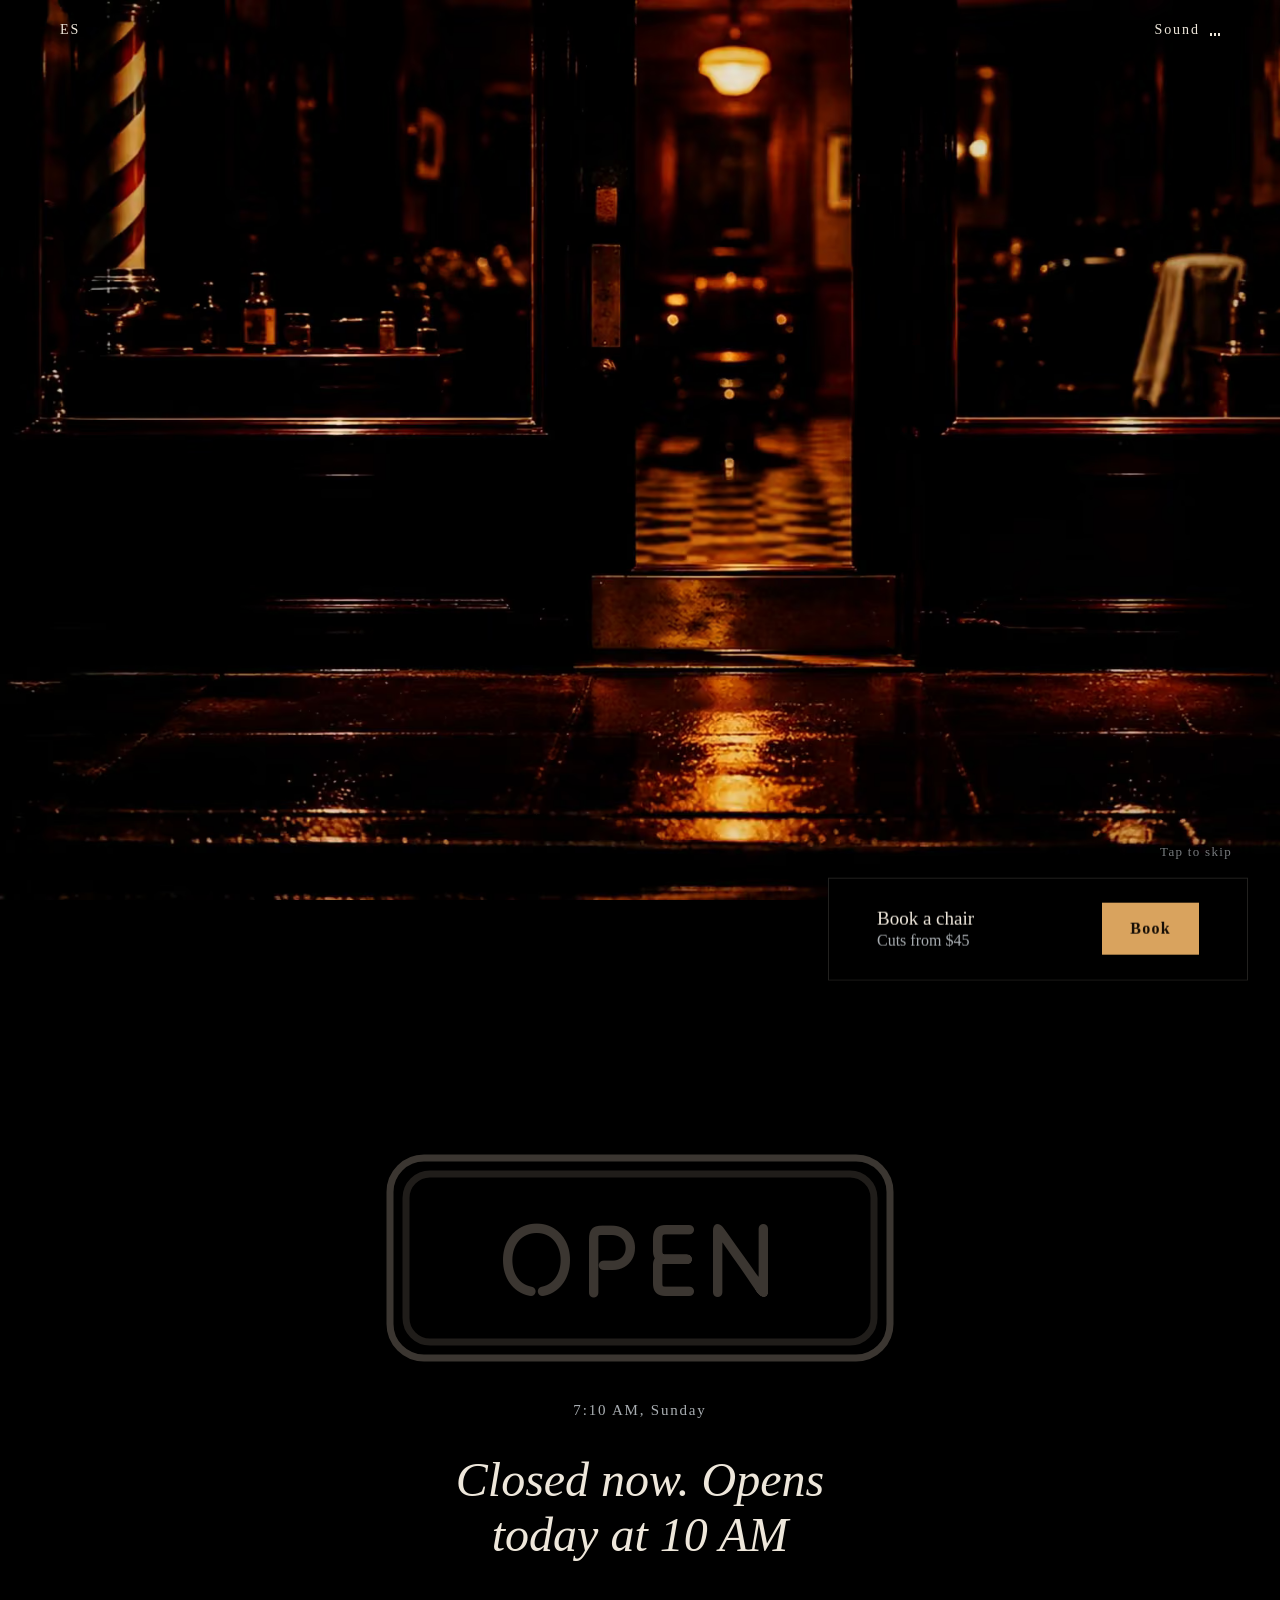
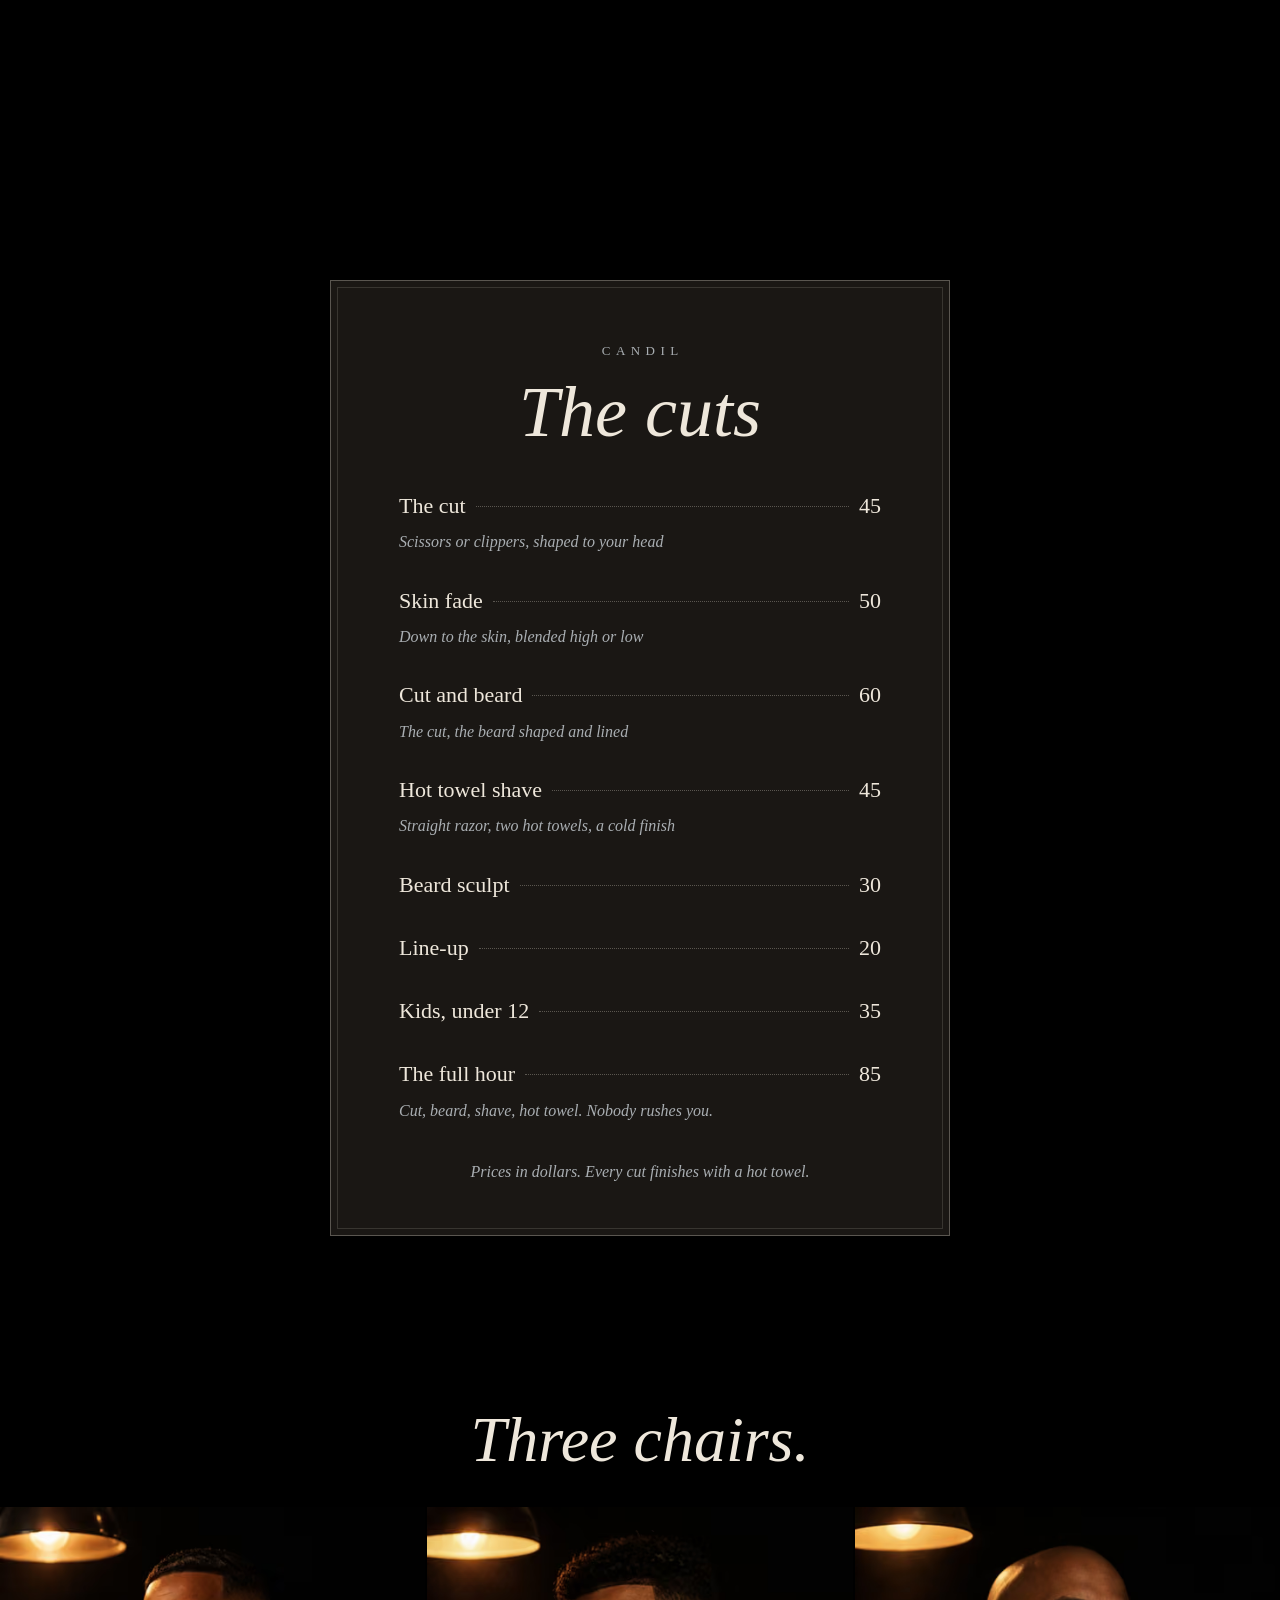
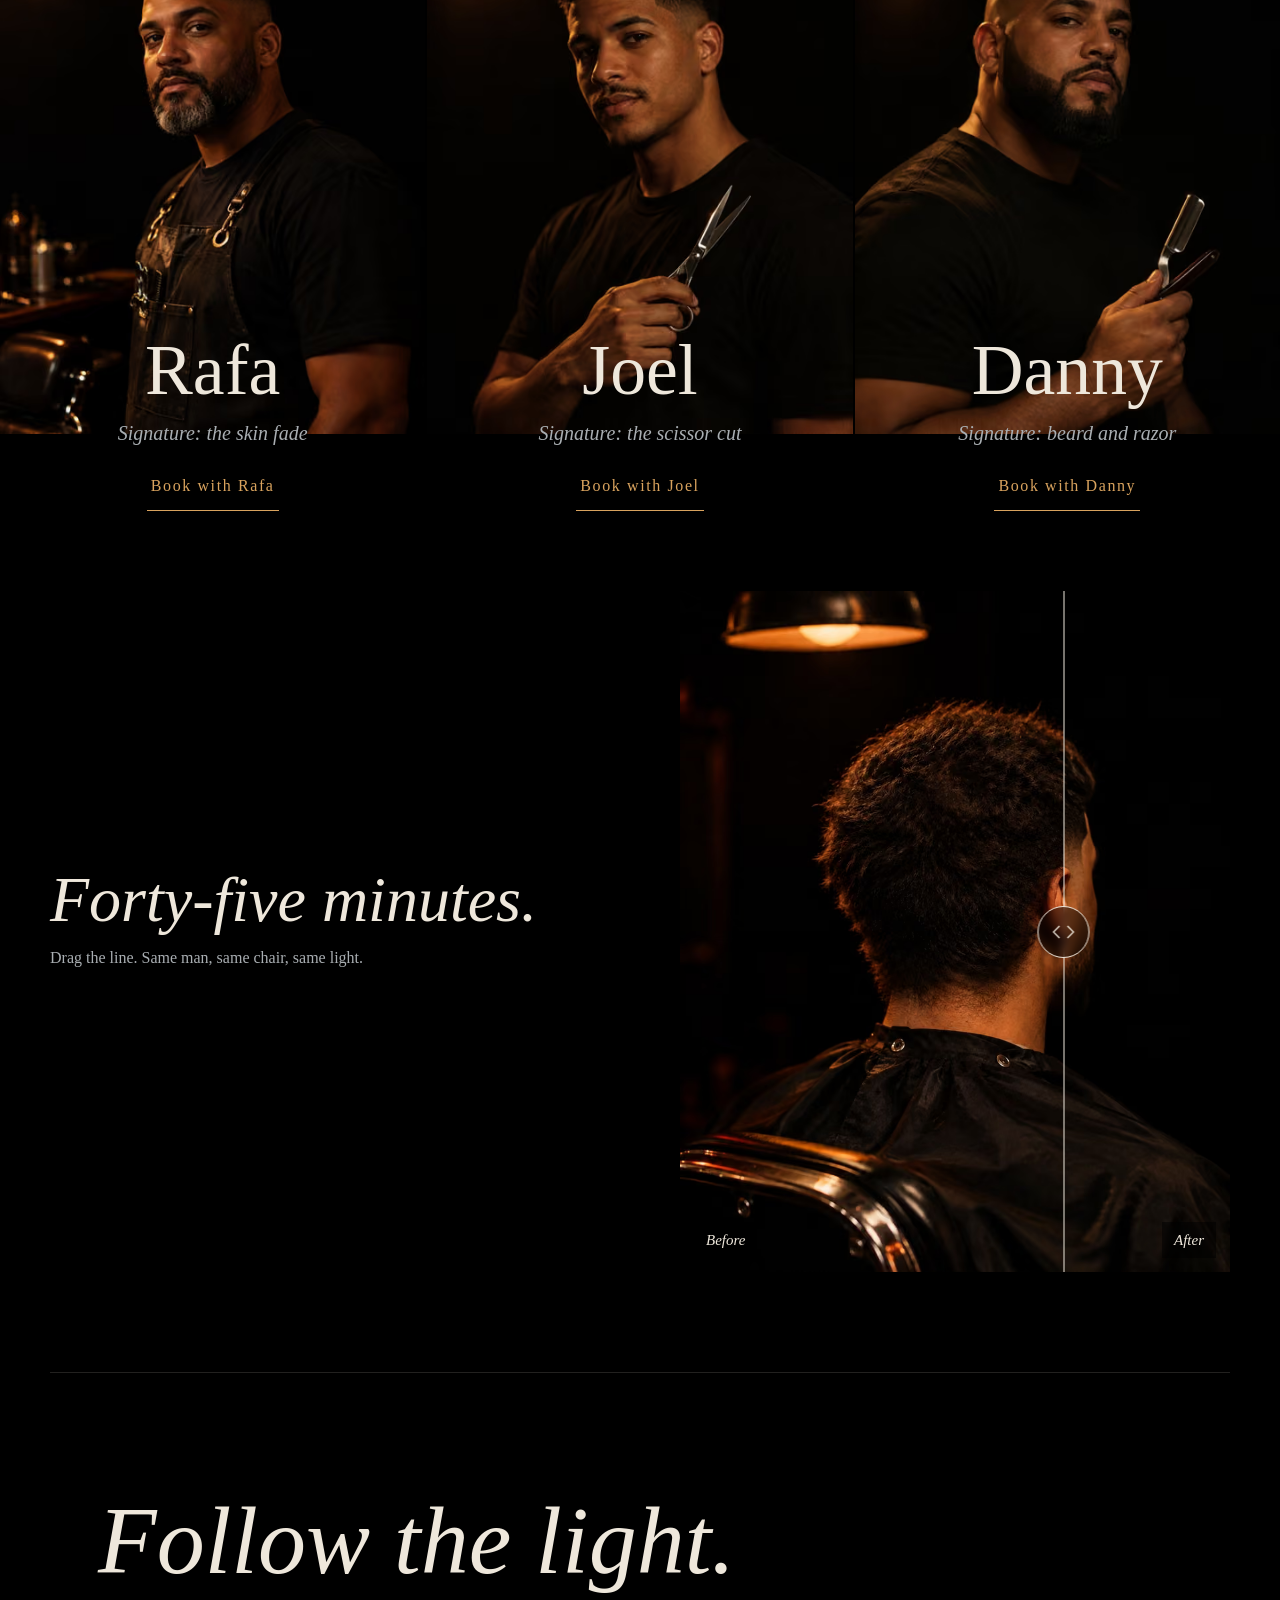
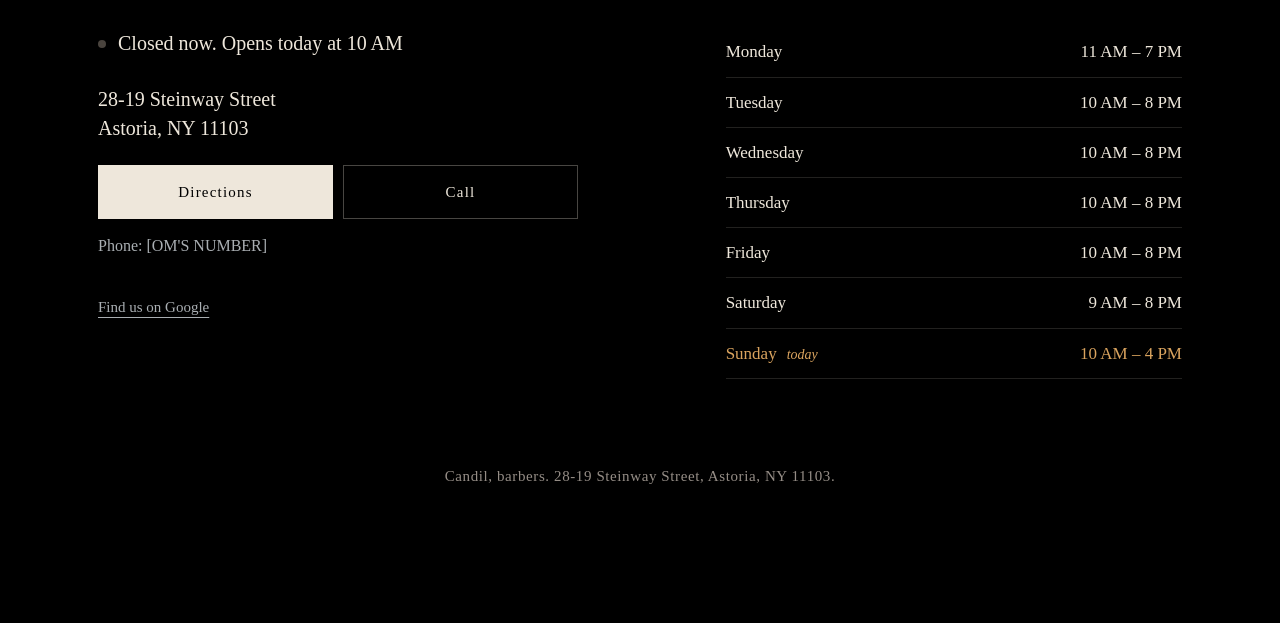
==== barber/index.html @ 3c7cdf55 "Three demo shop sites: Candil, Harina Clara, Desvelo Phone-first sites with shared booking and order" ====
<!doctype html>
<html lang="en">
<head>
<meta charset="utf-8">
<meta name="viewport" content="width=device-width, initial-scale=1, viewport-fit=cover">
<title>Candil · Barbers, Steinway Street</title>
<meta name="description" content="Candil, a barbershop on Steinway Street in Astoria. One chair under one light. Cuts, fades, beards and hot towel shaves. Book a chair online.">
<meta name="theme-color" content="#000000">
<link rel="icon" href="favicon.png" type="image/png">
<link rel="apple-touch-icon" href="apple-touch-icon.png">
<meta property="og:type" content="website">
<meta property="og:title" content="Candil">
<meta property="og:description" content="Walk in. Walk out different. Barbers on Steinway Street, Astoria.">
<meta property="og:image" content="https://bhavya-analytics-ai.github.io/store-demos/barber/og.jpg">
<meta property="og:image:width" content="1200">
<meta property="og:image:height" content="630">
<meta property="og:url" content="https://bhavya-analytics-ai.github.io/store-demos/barber/">
<meta name="twitter:card" content="summary_large_image">
<link rel="preload" href="../shared/fonts/bodoni-normal-1.woff2" as="font" type="font/woff2" crossorigin>
<link rel="preload" as="image" type="image/avif" href="img/poster-ride-p.avif" media="(max-width: 899px), (orientation: portrait)" fetchpriority="high">
<link rel="preload" as="image" type="image/avif" href="img/poster-ride-l.avif" media="(min-width: 900px) and (orientation: landscape)" fetchpriority="high">
<script>
/* once per visit: a returning tab starts on the chair, not the door */
(function () {
  var seen = false; try { seen = sessionStorage.getItem("candil:ride") === "1"; } catch (e) {}
  var rm = window.matchMedia && matchMedia("(prefers-reduced-motion: reduce)").matches;
  document.documentElement.className = (seen || rm) ? "skip-ride" : "play-ride";
})();
</script>
<style>
@font-face { font-family: "Bodoni Moda"; font-style: normal; font-weight: 400 700; font-display: swap; src: url(../shared/fonts/bodoni-normal-1.woff2) format("woff2"); }
@font-face { font-family: "Bodoni Moda"; font-style: italic; font-weight: 400 700; font-display: swap; src: url(../shared/fonts/bodoni-italic-0.woff2) format("woff2"); }
@font-face { font-family: "Tilt Neon"; font-style: normal; font-weight: 400; font-display: swap; src: url(../shared/fonts/tiltneon-normal-0.woff2) format("woff2"); }
@font-face { font-family: "Bodoni fallback"; src: local("Didot"), local("Bodoni 72"), local("Georgia"); size-adjust: 96%; }

/* Layout: one lamp in a black room. Everything sits in the dark; light falls on one thing per screen. */
:root {
  --night: #000000; --lamp: #D9A35E; --ivory: #EEE7DB; --chrome: #A9AEB2; --leather: #4A2318; --smoke: #1A1714;
  --line: rgba(238, 231, 219, .14); --line-strong: rgba(238, 231, 219, .3);
  --serif: "Bodoni Moda", "Bodoni fallback", Didot, Georgia, serif;
  --gutter: max(16px, env(safe-area-inset-left, 0px)); --gutter-r: max(16px, env(safe-area-inset-right, 0px));
  color-scheme: dark;
}
* { box-sizing: border-box; }
html { -webkit-text-size-adjust: 100%; background: var(--night); }
body { margin: 0; background: var(--night); color: var(--ivory); font: 400 17px/1.6 var(--serif); font-optical-sizing: auto; overflow-x: hidden; }
img, video { display: block; max-width: 100%; }
button { font: inherit; color: inherit; }
a { color: inherit; }
:focus-visible { outline: 1px solid var(--lamp); outline-offset: 4px; }
.vh { position: absolute; width: 1px; height: 1px; overflow: hidden; clip: rect(0 0 0 0); white-space: nowrap; }

/* top controls */
.top { position: fixed; z-index: 40; top: 0; left: 0; right: 0; display: flex; justify-content: space-between; align-items: center;
  padding: calc(env(safe-area-inset-top, 0px) + 6px) var(--gutter-r) 6px var(--gutter); pointer-events: none; transition: background-color .8s; }
.top > * { pointer-events: auto; }
.top.solid { background: rgba(0, 0, 0, .86); -webkit-backdrop-filter: blur(10px); backdrop-filter: blur(10px); }
.ctl { min-width: 48px; min-height: 48px; padding: 0 12px; background: none; border: 0; font: 400 14px/1 var(--serif); letter-spacing: .14em; color: var(--ivory); cursor: pointer; display: inline-flex; align-items: center; gap: 10px; }
.bars { display: inline-flex; gap: 2px; align-items: end; height: 12px; }
.bars i { width: 2px; height: 3px; background: currentColor; transition: height .3s; }
.ctl[aria-pressed="true"] .bars i { animation: eq 1s ease-in-out infinite; }
.ctl[aria-pressed="true"] .bars i:nth-child(2) { animation-delay: -.3s; } .ctl[aria-pressed="true"] .bars i:nth-child(3) { animation-delay: -.6s; }
@keyframes eq { 0%, 100% { height: 3px; } 50% { height: 12px; } }
.top-mark { position: absolute; left: 50%; transform: translateX(-50%); font-size: 13px; letter-spacing: .34em; opacity: 0; transition: opacity .8s; text-decoration: none; min-height: 48px; display: flex; align-items: center; }
.top.solid .top-mark { opacity: 1; }

/* the ride */
.ride { position: relative; height: 100vh; height: 100dvh; min-height: 560px; overflow: hidden; background: #000; cursor: pointer; }
.ride picture, .ride img, .ride video, .curtain { position: absolute; inset: 0; width: 100%; height: 100%; }
.ride img, .ride video { object-fit: cover; }
.ride video { opacity: 0; transition: opacity .5s ease; }
.ride video.on { opacity: 1; }
#loopV { transition: opacity .9s ease; }
.poster-loop { opacity: 0; transition: opacity .9s; }
.skip-ride .poster-loop { opacity: 1; }
.curtain { background: #000; opacity: 1; transition: opacity .45s ease .05s; pointer-events: none; }
.ride-go .curtain, .skip-ride .curtain { opacity: 0; }
.title { position: absolute; left: var(--gutter); right: var(--gutter-r); top: calc(env(safe-area-inset-top, 0px) + 12.5svh); text-align: center; pointer-events: none; }
.name { margin: 0; font-size: 15px; font-weight: 400; letter-spacing: .42em; text-indent: .42em; opacity: 0; transition: opacity 1.2s ease; }
.line { margin: 18px 0 0; font-size: clamp(30px, 8.6vw, 64px); line-height: 1.08; font-weight: 400; font-style: italic; opacity: 0; transform: translateY(10px); transition: opacity 1.2s ease .9s, transform 1.4s cubic-bezier(.2,.7,.2,1) .9s; text-wrap: balance; }
.landed .name, .landed .line { opacity: 1; transform: none; }
.skip-hint { position: absolute; right: var(--gutter-r); bottom: calc(env(safe-area-inset-bottom, 0px) + 24px); font-size: 13px; letter-spacing: .1em; color: var(--chrome); opacity: .0; transition: opacity .6s; pointer-events: none; }
.ride-go:not(.landed) .skip-hint { opacity: .7; }

/* book bar */
.book { position: fixed; z-index: 45; left: 0; right: 0; bottom: 0; display: flex; align-items: center; justify-content: space-between; gap: 12px;
  padding: 12px var(--gutter-r) calc(env(safe-area-inset-bottom, 0px) + 12px) var(--gutter); background: rgba(0, 0, 0, .9); -webkit-backdrop-filter: blur(12px); backdrop-filter: blur(12px);
  border-top: 1px solid var(--line); transform: translateY(105%); transition: transform .9s cubic-bezier(.16,.84,.24,1); }
.book.up { transform: none; }
.book-text { font-size: 16px; color: var(--chrome); line-height: 1.3; }
.book-text b { display: block; font-weight: 400; font-size: 19px; color: var(--ivory); }
.book-btn { min-height: 52px; padding: 0 28px; border: 0; background: var(--lamp); color: #160e06; font: 600 16px/1 var(--serif); letter-spacing: .08em; cursor: pointer; }

/* the sign */
.sign { position: relative; min-height: 100svh; display: grid; place-items: center; align-content: center; gap: 30px; padding: 90px var(--gutter-r) 80px var(--gutter); text-align: center; overflow: hidden; }
.sign::before { content: ""; position: absolute; left: 50%; top: 44%; width: 140vw; height: 90vw; max-width: 1200px; max-height: 760px; transform: translate(-50%, -50%);
  background: radial-gradient(closest-side, rgba(255, 196, 120, .22), rgba(255, 170, 90, .06) 55%, transparent 75%); opacity: 0; transition: opacity 1.6s; }
.sign.lit::before { opacity: 1; }
.neon { width: min(86vw, 520px); height: auto; overflow: visible; }
.neon .tube { fill: none; stroke: #3B3631; stroke-width: 7; stroke-linecap: round; stroke-linejoin: round; transition: stroke .2s; }
.neon text { font: 400 104px "Tilt Neon", system-ui, sans-serif; fill: #3B3631; letter-spacing: 6px; }
.sign.lit .tube { stroke: #FFE6C2; filter: drop-shadow(0 0 2px #fff3df) drop-shadow(0 0 8px #ffb867) drop-shadow(0 0 22px #ff9a3d); }
.sign.lit text { fill: #FFE6C2; filter: drop-shadow(0 0 2px #fff3df) drop-shadow(0 0 10px #ffb867) drop-shadow(0 0 26px #ff9a3d); }
.sign.igniting .neon { animation: ignite 1s steps(1) 1; }
@keyframes ignite { 0% { opacity: .2; } 12% { opacity: 1; } 20% { opacity: .25; } 34% { opacity: 1; } 42% { opacity: .5; } 54%, 100% { opacity: 1; } }
.sign-now { margin: 0; font-size: 15px; letter-spacing: .12em; color: var(--chrome); font-variant-numeric: lining-nums tabular-nums; }
.sign-line { margin: 0; font-size: clamp(26px, 7.4vw, 48px); line-height: 1.15; font-style: italic; text-wrap: balance; max-width: 18ch; }

/* price list, set like a menu */
.menu { padding: 40px var(--gutter-r) 96px var(--gutter); }
.card { max-width: 620px; margin: 0 auto; border: 1px solid var(--line-strong); padding: 40px 22px 34px; position: relative; background: var(--smoke); }
.card::before { content: ""; position: absolute; inset: 6px; border: 1px solid var(--line); pointer-events: none; }
.card h2 { margin: 0; text-align: center; font-size: 13px; font-weight: 400; letter-spacing: .42em; text-indent: .42em; color: var(--chrome); }
.card .card-title { margin: 14px 0 26px; text-align: center; font-size: clamp(40px, 12vw, 72px); font-style: italic; font-weight: 400; line-height: 1; }
.cuts { list-style: none; margin: 0; padding: 0; }
.cut { width: 100%; display: grid; grid-template-columns: auto 1fr auto; align-items: baseline; gap: 10px; padding: 14px 4px; background: none; border: 0; text-align: left; cursor: pointer; transition: color .4s; }
.cut-name { font-size: 22px; line-height: 1.2; }
.cut-lead { border-bottom: 1px dotted var(--line-strong); transform: translateY(-6px); }
.cut-price { font-size: 22px; font-variant-numeric: lining-nums tabular-nums; }
.cut-sub { grid-column: 1 / -1; font-size: 16px; font-style: italic; color: var(--chrome); margin-top: -4px; }
.cut:hover .cut-name, .cut:focus-visible .cut-name { color: var(--lamp); }
.card-foot { margin: 22px 0 0; text-align: center; font-size: 16px; font-style: italic; color: var(--chrome); }

/* the barbers */
.team { padding: 30px 0 40px; }
.team-head { padding: 0 var(--gutter-r) 34px var(--gutter); text-align: center; }
.team-head h2 { margin: 0; font-size: clamp(36px, 10vw, 64px); font-style: italic; font-weight: 400; line-height: 1.05; }
.barber { position: relative; margin: 0 0 72px; }
.barber picture img { width: 100%; height: auto; aspect-ratio: 1136 / 1408; object-fit: cover; }
.barber-text { position: relative; margin-top: -116px; padding: 0 var(--gutter-r) 0 var(--gutter); text-align: center; }
.barber h3 { margin: 0; font-size: clamp(64px, 19vw, 140px); line-height: .9; font-weight: 400; }
.barber .sig { margin: 14px 0 0; font-size: 20px; font-style: italic; color: var(--chrome); }
.barber .with { display: inline-flex; align-items: center; min-height: 48px; margin-top: 14px; padding: 0 4px; background: none; border: 0; border-bottom: 1px solid var(--lamp); color: var(--lamp); font-size: 16px; letter-spacing: .1em; cursor: pointer; }

/* before / after */
.ba { padding: 40px var(--gutter-r) 100px var(--gutter); }
.ba-head { text-align: center; margin-bottom: 26px; }
.ba-head h2 { margin: 0; font-size: clamp(36px, 10vw, 64px); font-style: italic; font-weight: 400; line-height: 1.05; }
.ba-head p { margin: 12px 0 0; color: var(--chrome); font-size: 16px; }
.compare { position: relative; width: 100%; max-width: 560px; margin: 0 auto; aspect-ratio: 1136 / 1408; overflow: hidden; touch-action: pan-y; user-select: none; -webkit-user-select: none; background: #0b0908; }
.compare img { position: absolute; inset: 0; width: 100%; height: 100%; object-fit: cover; pointer-events: none; }
.compare .before { clip-path: inset(0 calc(100% - var(--x, 50%)) 0 0); }
.handle { position: absolute; top: 0; bottom: 0; left: var(--x, 50%); width: 1px; background: var(--ivory); transform: translateX(-.5px); pointer-events: none; }
.knob { position: absolute; top: 50%; left: 50%; width: 52px; height: 52px; transform: translate(-50%, -50%); border-radius: 50%; border: 1px solid var(--ivory); background: rgba(0, 0, 0, .45); -webkit-backdrop-filter: blur(4px); backdrop-filter: blur(4px); display: grid; place-items: center; }
.knob svg { width: 26px; height: 26px; }
.tag { position: absolute; bottom: 14px; font-size: 15px; font-style: italic; padding: 6px 12px; background: rgba(0, 0, 0, .5); pointer-events: none; }
.tag.b { left: 14px; } .tag.a { right: 14px; }
.compare { cursor: ew-resize; }
.compare input { position: absolute; inset: 0; width: 100%; height: 100%; opacity: 0; margin: 0; pointer-events: none; }
.compare:focus-within { outline: 1px solid var(--lamp); outline-offset: 4px; }

/* visit */
.visit { padding: 70px var(--gutter-r) 40px var(--gutter); border-top: 1px solid var(--line); max-width: 1180px; margin: 0 auto; }
.visit h2 { margin: 0; font-size: clamp(44px, 13vw, 96px); font-style: italic; font-weight: 400; line-height: 1; }
.visit-live { margin: 18px 0 0; font-size: 20px; }
.visit-live::before { content: ""; display: inline-block; width: 8px; height: 8px; border-radius: 50%; background: var(--lamp); box-shadow: 0 0 12px var(--lamp); margin-right: 12px; transform: translateY(-2px); }
.visit-live.closed::before { background: #4a443e; box-shadow: none; }
.addr { margin: 26px 0 0; font-style: normal; font-size: 20px; line-height: 1.45; }
.acts { display: grid; grid-template-columns: 1fr 1fr; gap: 10px; margin-top: 22px; max-width: 480px; }
.btn { display: flex; align-items: center; justify-content: center; min-height: 54px; padding: 0 14px; border: 1px solid var(--line-strong); text-decoration: none; letter-spacing: .08em; font-size: 15px; text-align: center; }
.btn.fill { background: var(--ivory); color: #000; border-color: var(--ivory); }
.phone { margin: 14px 0 0; color: var(--chrome); font-size: 16px; }
.hours { list-style: none; margin: 36px 0 0; padding: 0; max-width: 480px; }
.hours li { display: flex; justify-content: space-between; padding: 11px 0; border-bottom: 1px solid var(--line); font-variant-numeric: lining-nums tabular-nums; }
.hours li.today { color: var(--lamp); }
.hours li.today span:first-child::after { content: attr(data-today); margin-left: 10px; font-style: italic; font-size: 14px; }
.google { display: inline-flex; align-items: center; min-height: 48px; margin-top: 24px; color: var(--chrome); font-size: 15px; text-underline-offset: 5px; }
footer { padding: 30px var(--gutter-r) calc(env(safe-area-inset-bottom, 0px) + 120px) var(--gutter); color: #958d86; font-size: 15px; text-align: center; letter-spacing: .04em; }

.rv { opacity: 0; transform: translateY(16px); transition: opacity 1.2s ease, transform 1.4s cubic-bezier(.2,.7,.2,1); }
.rv.in { opacity: 1; transform: none; }
@media (prefers-reduced-motion: reduce) {
  .rv { opacity: 1; transform: none; transition: none; }
  .sign.igniting .neon { animation: none; }
  .ctl[aria-pressed="true"] .bars i { animation: none; height: 8px; }
}

/* engine tokens */
.eng { --e-bg: #070605; --e-fg: var(--ivory); --e-muted: var(--chrome); --e-line: var(--line); --e-line-strong: var(--line-strong); --e-accent: var(--lamp); --e-on-accent: #160e06;
  --e-raise: #14110e; --e-display: var(--serif); --e-body: var(--serif); --e-radius: 0; --e-scrim: rgba(0, 0, 0, .7); }

/* ---------- desktop ---------- */
@media (min-width: 900px) {
  :root { --gutter: max(48px, env(safe-area-inset-left, 0px)); --gutter-r: max(48px, env(safe-area-inset-right, 0px)); }
  .title { top: 40%; bottom: auto; left: 7vw; right: auto; width: 34vw; text-align: left; }
  .name { text-indent: 0; }
  .line { font-size: clamp(44px, 4.6vw, 76px); }
  .menu { padding-top: 80px; padding-bottom: 140px; }
  .card { padding: 60px 64px 50px; }
  .team-wrap { display: grid; grid-template-columns: repeat(3, 1fr); gap: 2px; }
  .barber { margin: 0; }
  .barber-text { margin-top: -96px; }
  .barber h3 { font-size: clamp(56px, 5.6vw, 96px); }
  .ba-grid { display: grid; grid-template-columns: 1fr 1fr; gap: 80px; align-items: center; max-width: 1180px; margin: 0 auto; }
  .ba-head { text-align: left; }
  .visit { display: grid; grid-template-columns: 1.2fr 1fr; gap: 20px 80px; padding-top: 120px; }
  .visit h2 { grid-column: 1 / -1; }
  .hours { grid-column: 2; grid-row: 2 / span 3; margin-top: 18px; }
  .book { left: auto; right: 32px; bottom: 28px; width: 420px; border: 1px solid var(--line); }
}
</style>
<link rel="stylesheet" href="../shared/engine.css" media="print" onload="this.media='all'">
</head>
<body>
<header class="top" id="top">
  <button class="ctl" type="button" data-lang-btn>ES</button>
  <a class="top-mark" href="#ride">CANDIL</a>
  <button class="ctl" type="button" id="sound" aria-pressed="false"><span data-i18n="sound">Sound</span><span class="bars" aria-hidden="true"><i></i><i></i><i></i></span></button>
</header>

<main>
  <section class="ride" id="ride" aria-label="Candil">
    <picture class="poster-ride">
      <source type="image/avif" media="(min-width: 900px) and (orientation: landscape)" srcset="img/poster-ride-l.avif">
      <source type="image/webp" media="(min-width: 900px) and (orientation: landscape)" srcset="img/poster-ride-l.webp">
      <source type="image/avif" srcset="img/poster-ride-p.avif">
      <img src="img/poster-ride-p.webp" width="1080" height="1920" alt="The door of Candil at night, one warm light inside" fetchpriority="high">
    </picture>
    <picture class="poster-loop">
      <source type="image/avif" media="(min-width: 900px) and (orientation: landscape)" srcset="img/poster-loop-l.avif">
      <source type="image/avif" srcset="img/poster-loop-p.avif">
      <img src="img/poster-loop-p.webp" width="1080" height="1920" alt="" decoding="async">
    </picture>
    <video id="rideV" muted playsinline preload="auto" aria-hidden="true">
      <source src="video/ride-l.mp4" type="video/mp4" media="(min-width: 900px) and (orientation: landscape)">
      <source src="video/ride-p.mp4" type="video/mp4">
    </video>
    <video id="loopV" muted playsinline loop preload="none" aria-hidden="true"></video>
    <div class="curtain"></div>
    <div class="title">
      <h1 class="name">CANDIL</h1>
      <p class="line" data-i18n="line">Walk in. Walk out different.</p>
    </div>
    <p class="skip-hint" data-i18n="skip">Tap to skip</p>
  </section>

  <section class="sign" id="sign" aria-labelledby="signLine">
    <svg class="neon" viewBox="0 0 520 220" role="img" aria-label="Open sign">
      <rect class="tube" x="10" y="10" width="500" height="200" rx="34"/>
      <rect class="tube" x="26" y="26" width="468" height="168" rx="24" opacity=".55"/>
      <text x="260" y="148" text-anchor="middle">OPEN</text>
    </svg>
    <p class="sign-now" id="signNow"></p>
    <p class="sign-line" id="signLine"></p>
  </section>

  <section class="menu" aria-labelledby="cutsTitle">
    <div class="card rv">
      <h2 id="cutsTitle">CANDIL</h2>
      <p class="card-title" data-i18n="cutsTitle">The cuts</p>
      <ul class="cuts" id="cuts"></ul>
      <p class="card-foot" data-i18n="cutsFoot">Prices in dollars. Every cut finishes with a hot towel.</p>
    </div>
  </section>

  <section class="team" aria-labelledby="teamTitle">
    <div class="team-head rv"><h2 id="teamTitle" data-i18n="teamTitle">Three chairs.</h2></div>
    <div class="team-wrap" id="team"></div>
  </section>

  <section class="ba" aria-labelledby="baTitle">
    <div class="ba-grid">
      <div class="ba-head rv">
        <h2 id="baTitle" data-i18n="baTitle">Forty-five minutes.</h2>
        <p data-i18n="baSub">Drag the line. Same man, same chair, same light.</p>
      </div>
      <div class="compare" id="compare" style="--x: 50%">
        <picture><source type="image/avif" srcset="img/b-after-480.avif 480w, img/b-after-828.avif 828w, img/b-after-1136.avif 1136w" sizes="(min-width: 900px) 560px, 100vw"><img class="after" src="img/b-after-828.webp" width="1136" height="1408" alt="After: a sharp mid skin fade and a clean line-up" loading="lazy" decoding="async"></picture>
        <picture><source type="image/avif" srcset="img/b-before-480.avif 480w, img/b-before-828.avif 828w, img/b-before-1136.avif 1136w" sizes="(min-width: 900px) 560px, 100vw"><img class="before" src="img/b-before-828.webp" width="1136" height="1408" alt="Before: hair grown out and uneven" loading="lazy" decoding="async"></picture>
        <div class="handle" aria-hidden="true"><span class="knob"><svg viewBox="0 0 26 26"><path d="M9 7l-6 6 6 6M17 7l6 6-6 6" fill="none" stroke="currentColor" stroke-width="1.2"/></svg></span></div>
        <span class="tag b" data-i18n="before" aria-hidden="true">Before</span><span class="tag a" data-i18n="after" aria-hidden="true">After</span>
        <input type="range" id="baRange" min="0" max="100" value="50" data-i18n-aria="baAria" aria-label="Compare before and after">
      </div>
    </div>
  </section>

  <section class="visit" aria-labelledby="visitTitle">
    <h2 id="visitTitle" class="rv" data-i18n="visitTitle">Follow the light.</h2>
    <div>
      <p class="visit-live" id="visitLive"></p>
      <address class="addr">28-19 Steinway Street<br>Astoria, NY 11103</address>
      <div class="acts">
        <a class="btn fill" id="mapBtn" href="#" target="_blank" rel="noopener" data-i18n="directions">Directions</a>
        <a class="btn" id="callBtn" href="#" data-i18n="call">Call</a>
      </div>
      <p class="phone" id="phoneText"></p>
      <a class="google" id="googleLink" href="#" target="_blank" rel="noopener" data-i18n="google">Find us on Google</a>
    </div>
    <ul class="hours" id="hours" aria-label="Hours"></ul>
  </section>
</main>
<footer><p>Candil, barbers. 28-19 Steinway Street, Astoria, NY 11103.</p></footer>

<div class="book" id="book"><p class="book-text"><b data-i18n="bookBig">Book a chair</b><span data-i18n="bookSmall">Cuts from $45</span></p><button type="button" class="book-btn" id="bookBtn" data-i18n="bookBtn">Book</button></div>

<script src="../config/stripe.js" defer></script>
<script src="../shared/kit.js" defer></script>
<script src="../shared/engine.js" defer></script>
<script src="site.js" defer></script>
</body>
</html>
---- shared/engine.css ----
/* engine.css: the sheet that booking and ordering live in. Every colour and face comes from the site's --e-* tokens. */
.eng-lock, .eng-lock body { overflow: hidden; }
.eng { position: fixed; inset: 0; z-index: 100; font-family: var(--e-body); color: var(--e-fg); }
.eng[hidden] { display: none !important; }
.eng .vh { position: absolute; width: 1px; height: 1px; overflow: hidden; clip: rect(0 0 0 0); white-space: nowrap; }
.eng-scrim { position: absolute; inset: 0; background: var(--e-scrim, rgba(0,0,0,.6)); opacity: 0; transition: opacity .65s ease; }
.eng-panel {
  position: absolute; inset: 0; display: flex; flex-direction: column; background: var(--e-bg);
  transform: translateY(100%); transition: transform .7s cubic-bezier(.16,.84,.24,1);
  padding-top: env(safe-area-inset-top, 0px);
}
.eng.on .eng-scrim { opacity: 1; }
.eng.on .eng-panel { transform: none; }
@media (min-width: 900px) {
  .eng-panel { left: auto; width: min(500px, 100%); transform: translateX(100%); box-shadow: -1px 0 0 var(--e-line); }
}

.eng-top { display: grid; grid-template-columns: 48px 1fr 48px; align-items: center; gap: 4px;
  padding: 8px max(8px, env(safe-area-inset-right, 0px)) 6px max(8px, env(safe-area-inset-left, 0px)); }
.eng-ic { width: 48px; height: 48px; display: grid; place-items: center; background: none; border: 0; color: var(--e-fg); cursor: pointer; border-radius: 50%; }
.eng-ic:focus-visible, .eng button:focus-visible, .eng a:focus-visible, .eng input:focus-visible, .eng textarea:focus-visible { outline: 2px solid var(--e-accent); outline-offset: 2px; }
.eng-head { text-align: center; min-width: 0; }
.eng-kicker { margin: 0; font-size: 13px; letter-spacing: .04em; color: var(--e-muted); }
.eng-title { margin: 2px 0 0; font-family: var(--e-display); font-weight: var(--e-display-weight, 400); font-size: 24px; line-height: 1.15; text-wrap: balance; outline: none; }
.eng-progress { height: 1px; background: var(--e-line); margin: 0 0 4px; }
.eng-progress i { display: block; height: 100%; background: var(--e-accent); transform-origin: left; transform: scaleX(0); transition: transform .8s cubic-bezier(.2,.7,.2,1); }

.eng-body { position: relative; flex: 1; overflow-y: auto; overflow-x: hidden; overscroll-behavior: contain; -webkit-overflow-scrolling: touch; }
.eng-screen { padding: 20px max(20px, env(safe-area-inset-right, 0px)) 28px max(20px, env(safe-area-inset-left, 0px));
  transition: opacity .5s ease, transform .6s cubic-bezier(.2,.7,.2,1); }
.eng-screen.enter { opacity: 0; transform: translateY(16px); }
.eng-screen.enter.back { transform: translateY(-16px); }
.eng-screen.leave { position: absolute; inset: 0 0 auto 0; opacity: 0; transform: translateY(-10px); transition-duration: .32s; pointer-events: none; }

.eng-foot { padding: 12px max(20px, env(safe-area-inset-right, 0px)) calc(12px + env(safe-area-inset-bottom, 0px)) max(20px, env(safe-area-inset-left, 0px)); border-top: 1px solid var(--e-line); }
.eng-foot:empty { display: none; }
.eng-cta { display: flex; align-items: center; justify-content: center; width: 100%; min-height: 56px; padding: 0 20px; border: 0; border-radius: var(--e-radius, 0);
  background: var(--e-accent); color: var(--e-on-accent); font: 600 17px/1.2 var(--e-body); letter-spacing: .01em; text-decoration: none; cursor: pointer;
  transition: opacity .3s, background .4s; }
.eng-cta[disabled] { opacity: .35; cursor: default; }
.eng-cta.ghost { background: transparent; color: var(--e-fg); box-shadow: inset 0 0 0 1px var(--e-line-strong, var(--e-line)); }
.eng-cta.busy { position: relative; overflow: hidden; }
.eng-cta.busy::after { content: ""; position: absolute; left: 0; bottom: 0; height: 2px; width: 100%; background: var(--e-on-accent); transform-origin: left; animation: e-bar 1.3s cubic-bezier(.4,0,.2,1) forwards; }
@keyframes e-bar { from { transform: scaleX(0); } to { transform: scaleX(1); } }

/* lists */
.e-list { display: grid; }
.e-row { display: flex; align-items: center; gap: 16px; width: 100%; min-height: 76px; padding: 14px 4px; text-align: left; background: none; border: 0; border-bottom: 1px solid var(--e-line); color: inherit; font: inherit; cursor: pointer; transition: background .3s, padding .4s; }
.e-row:first-child { border-top: 1px solid var(--e-line); }
.e-row.on { background: var(--e-raise); padding-left: 14px; }
.e-row-text { display: grid; gap: 4px; flex: 1; min-width: 0; }
.e-row-main { font-family: var(--e-display); font-weight: var(--e-display-weight, 400); font-size: 24px; line-height: 1.1; }
.e-list.compact .e-row-main { font-size: 20px; }
.e-row-sub { font-size: 16px; color: var(--e-muted); line-height: 1.35; }
.e-row-end { font-variant-numeric: tabular-nums lining-nums; font-size: 17px; white-space: nowrap; }
.e-thumb { width: 56px; height: 70px; object-fit: cover; flex: none; border-radius: var(--e-thumb-radius, 0); }
.e-note { color: var(--e-muted); font-size: 16px; line-height: 1.5; margin: 18px 0 0; }
.e-lead { font-family: var(--e-display); font-weight: var(--e-display-weight, 400); font-size: 20px; margin: 0 0 8px; }
.e-group { font: 500 14px/1 var(--e-body); color: var(--e-muted); letter-spacing: .02em; margin: 22px 0 10px; }

/* days */
.e-days { display: flex; gap: 8px; overflow-x: auto; scroll-snap-type: x mandatory; margin: 0 -20px; padding: 4px 20px 14px; scrollbar-width: none; }
.e-days::-webkit-scrollbar { display: none; }
.e-day { flex: none; scroll-snap-align: start; width: 88px; min-height: 150px; display: grid; justify-items: center; align-content: center; gap: 6px; background: none; color: inherit;
  border: 1px solid var(--e-line); border-radius: var(--e-radius, 0); font: inherit; cursor: pointer; transition: background .3s, border-color .3s; }
.e-day-top { font-size: 13px; color: var(--e-muted); }
.e-day-num { font-family: var(--e-display); font-weight: var(--e-display-weight, 400); font-size: 48px; line-height: 1; font-variant-numeric: lining-nums; }
.e-day-sub { font-size: 12px; color: var(--e-muted); }
.e-day.on { background: var(--e-accent); color: var(--e-on-accent); border-color: var(--e-accent); }
.e-day.on .e-day-top, .e-day.on .e-day-sub { color: inherit; }
.e-day[disabled] { opacity: .32; cursor: default; }

/* slots */
.e-slots { display: grid; grid-template-columns: repeat(3, minmax(0, 1fr)); gap: 8px; }
.e-slot { min-height: 52px; display: flex; align-items: baseline; justify-content: center; gap: 4px; background: none; color: inherit; border: 1px solid var(--e-line); border-radius: var(--e-radius, 0);
  font: 500 18px/1 var(--e-body); font-variant-numeric: tabular-nums lining-nums; cursor: pointer; transition: background .3s; }
.e-slot small { font-size: 11px; color: var(--e-muted); }
.e-slot.on { background: var(--e-accent); color: var(--e-on-accent); border-color: var(--e-accent); }
.e-slot.on small { color: inherit; }
.e-slot[disabled] { opacity: .3; text-decoration: line-through; cursor: default; }

/* bag */
.e-bag { display: grid; }
.e-line { display: flex; align-items: center; gap: 12px; padding: 14px 0; border-bottom: 1px solid var(--e-line); }
.e-line-text { flex: 1; display: grid; gap: 4px; min-width: 0; }
.e-line-name { font-family: var(--e-display); font-weight: var(--e-display-weight, 400); font-size: 20px; line-height: 1.15; }
.e-line-price { color: var(--e-muted); font-variant-numeric: tabular-nums; font-size: 16px; }
.e-qty { display: flex; align-items: center; gap: 2px; }
.e-qbtn { width: 44px; height: 44px; display: grid; place-items: center; background: none; color: inherit; border: 1px solid var(--e-line); border-radius: 50%; cursor: pointer; }
.e-qn { min-width: 28px; text-align: center; font-variant-numeric: tabular-nums; font-size: 17px; }
.e-sum-line { display: flex; justify-content: space-between; padding: 16px 0 4px; font-size: 17px; font-variant-numeric: tabular-nums; }
.e-field { display: grid; gap: 8px; margin-top: 22px; font-size: 15px; color: var(--e-muted); }
.e-field input, .e-field textarea { width: 100%; box-sizing: border-box; font: 17px/1.4 var(--e-body); color: var(--e-fg); background: var(--e-raise); border: 1px solid var(--e-line); border-radius: var(--e-radius, 0); padding: 14px 14px; min-height: 52px; resize: vertical; }
.e-field input::placeholder, .e-field textarea::placeholder { color: var(--e-muted); opacity: .8; }

/* pickup strip and tips */
.e-strip { display: flex; gap: 8px; overflow-x: auto; scroll-snap-type: x mandatory; margin: 0 -20px; padding: 4px 20px 14px; scrollbar-width: none; }
.e-strip::-webkit-scrollbar { display: none; }
.e-chip, .e-tipb { flex: none; scroll-snap-align: start; min-width: 86px; min-height: 88px; display: grid; align-content: center; justify-items: center; gap: 6px; padding: 10px 14px;
  background: none; color: inherit; border: 1px solid var(--e-line); border-radius: var(--e-radius, 0); font: inherit; cursor: pointer; transition: background .3s; }
.e-chip.wide { min-width: 170px; }
.e-chip-big { font-family: var(--e-display); font-weight: var(--e-display-weight, 400); font-size: 24px; line-height: 1.05; font-variant-numeric: lining-nums tabular-nums; text-align: center; }
.e-chip-sub { font-size: 13px; color: var(--e-muted); }
.e-chip.on, .e-tipb.on { background: var(--e-accent); color: var(--e-on-accent); border-color: var(--e-accent); }
.e-chip.on .e-chip-sub, .e-tipb.on .e-chip-sub { color: inherit; }
.e-tips { display: grid; grid-template-columns: repeat(2, minmax(0, 1fr)); gap: 8px; }

/* receipt */
.e-receipt { border: 1px solid var(--e-line); border-radius: var(--e-radius, 0); padding: 22px 20px 18px; background: var(--e-raise); }
.e-r-shop { margin: 0; text-align: center; font-family: var(--e-display); font-weight: var(--e-display-weight, 400); font-size: 26px; }
.e-r-addr { margin: 4px 0 14px; text-align: center; color: var(--e-muted); font-size: 14px; }
.e-receipt dl { margin: 0; display: grid; gap: 10px; }
.e-r-row { display: flex; align-items: baseline; gap: 8px; font-size: 16px; }
.e-r-row dt { flex: none; max-width: 60%; color: var(--e-muted); }
.e-r-row dd { margin: 0 0 0 auto; text-align: right; font-variant-numeric: tabular-nums; min-width: 0; overflow-wrap: anywhere; }
.e-r-row::after { content: ""; order: 1; flex: 1; border-bottom: 1px dotted var(--e-line-strong, var(--e-line)); transform: translateY(-4px); min-width: 12px; }
.e-r-row dd { order: 2; }
.e-r-row.strong { font-size: 19px; }
.e-r-row.strong dt { color: var(--e-fg); }
.e-r-rule { border-top: 1px dashed var(--e-line-strong, var(--e-line)); margin: 4px 0; }

/* pay */
.e-opts { display: grid; gap: 8px; }
.e-opt { display: flex; align-items: center; gap: 14px; width: 100%; min-height: 72px; padding: 14px 16px; text-align: left; background: none; color: inherit; border: 1px solid var(--e-line); border-radius: var(--e-radius, 0); font: inherit; cursor: pointer; transition: border-color .3s, background .3s; }
.e-opt .e-row-main { font-size: 20px; }
.e-opt.on { border-color: var(--e-accent); background: var(--e-raise); }
.e-opt-dot { width: 18px; height: 18px; border-radius: 50%; box-shadow: inset 0 0 0 1px var(--e-line-strong, var(--e-muted)); flex: none; transition: box-shadow .3s; }
.e-opt.on .e-opt-dot { box-shadow: inset 0 0 0 6px var(--e-accent); }
.e-demo { margin-top: 26px; text-align: center; padding: 26px 16px 8px; border-top: 1px solid var(--e-line); }
.e-demo-amt { margin: 0; font-family: var(--e-display); font-weight: var(--e-display-weight, 400); font-size: 64px; line-height: 1; font-variant-numeric: lining-nums; }
.e-demo-note { margin: 12px 0 0; font-size: 13px; color: var(--e-muted); letter-spacing: .02em; }
.e-stripe { margin-top: 22px; display: grid; gap: 14px; }
.e-err { color: var(--e-error, #e5484d); font-size: 15px; margin-top: 14px; }

/* done */
.e-done { text-align: center; padding: 22px 0 8px; }
.e-done-mark { color: var(--e-accent); display: grid; place-items: center; margin-bottom: 18px; }
.e-done-mark circle { stroke-dasharray: 190; stroke-dashoffset: 190; animation: e-draw 1.1s .15s cubic-bezier(.6,0,.2,1) forwards; }
.e-done-mark .e-tick { stroke-dasharray: 40; stroke-dashoffset: 40; animation: e-draw .6s 1.05s ease forwards; }
@keyframes e-draw { to { stroke-dashoffset: 0; } }
.e-done-label { margin: 0; color: var(--e-muted); font-size: 14px; }
.e-done-ref { margin: 6px 0 0; font-family: var(--e-display); font-weight: var(--e-display-weight, 400); font-size: 44px; line-height: 1.05; letter-spacing: .04em; font-variant-numeric: lining-nums; }
.e-done-when { margin: 18px 0 0; font-size: 19px; }
.e-done-paid { margin: 8px 0 0; color: var(--e-muted); font-size: 16px; }
.e-actions { display: grid; gap: 10px; margin-top: 28px; }
.e-sent { text-align: center; }

@media (prefers-reduced-motion: reduce) {
  .eng-panel, .eng-screen, .eng-progress i { transition-duration: .01s !important; transform: none !important; }
  .eng-panel { opacity: 0; transition: opacity .2s !important; }
  .eng.on .eng-panel { opacity: 1; }
  .e-done-mark circle, .e-done-mark .e-tick { animation: none; stroke-dashoffset: 0; }
}
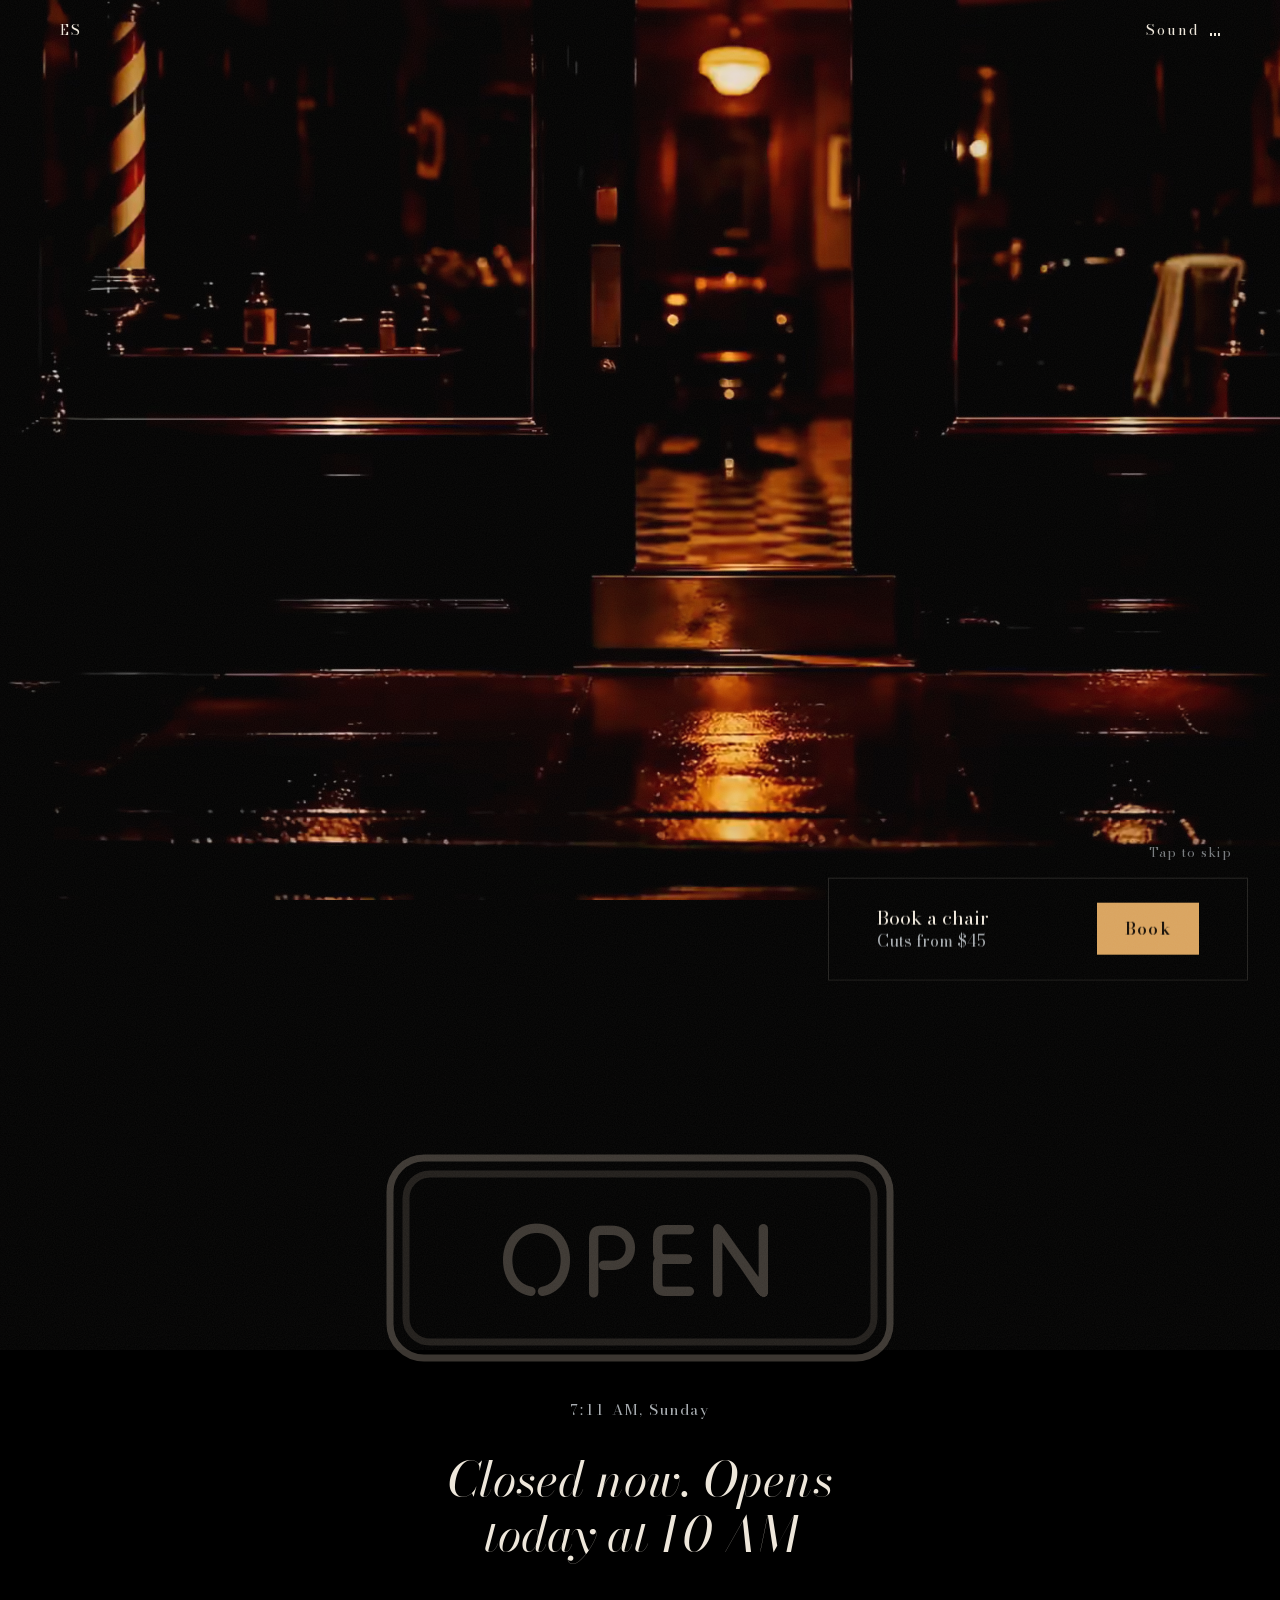
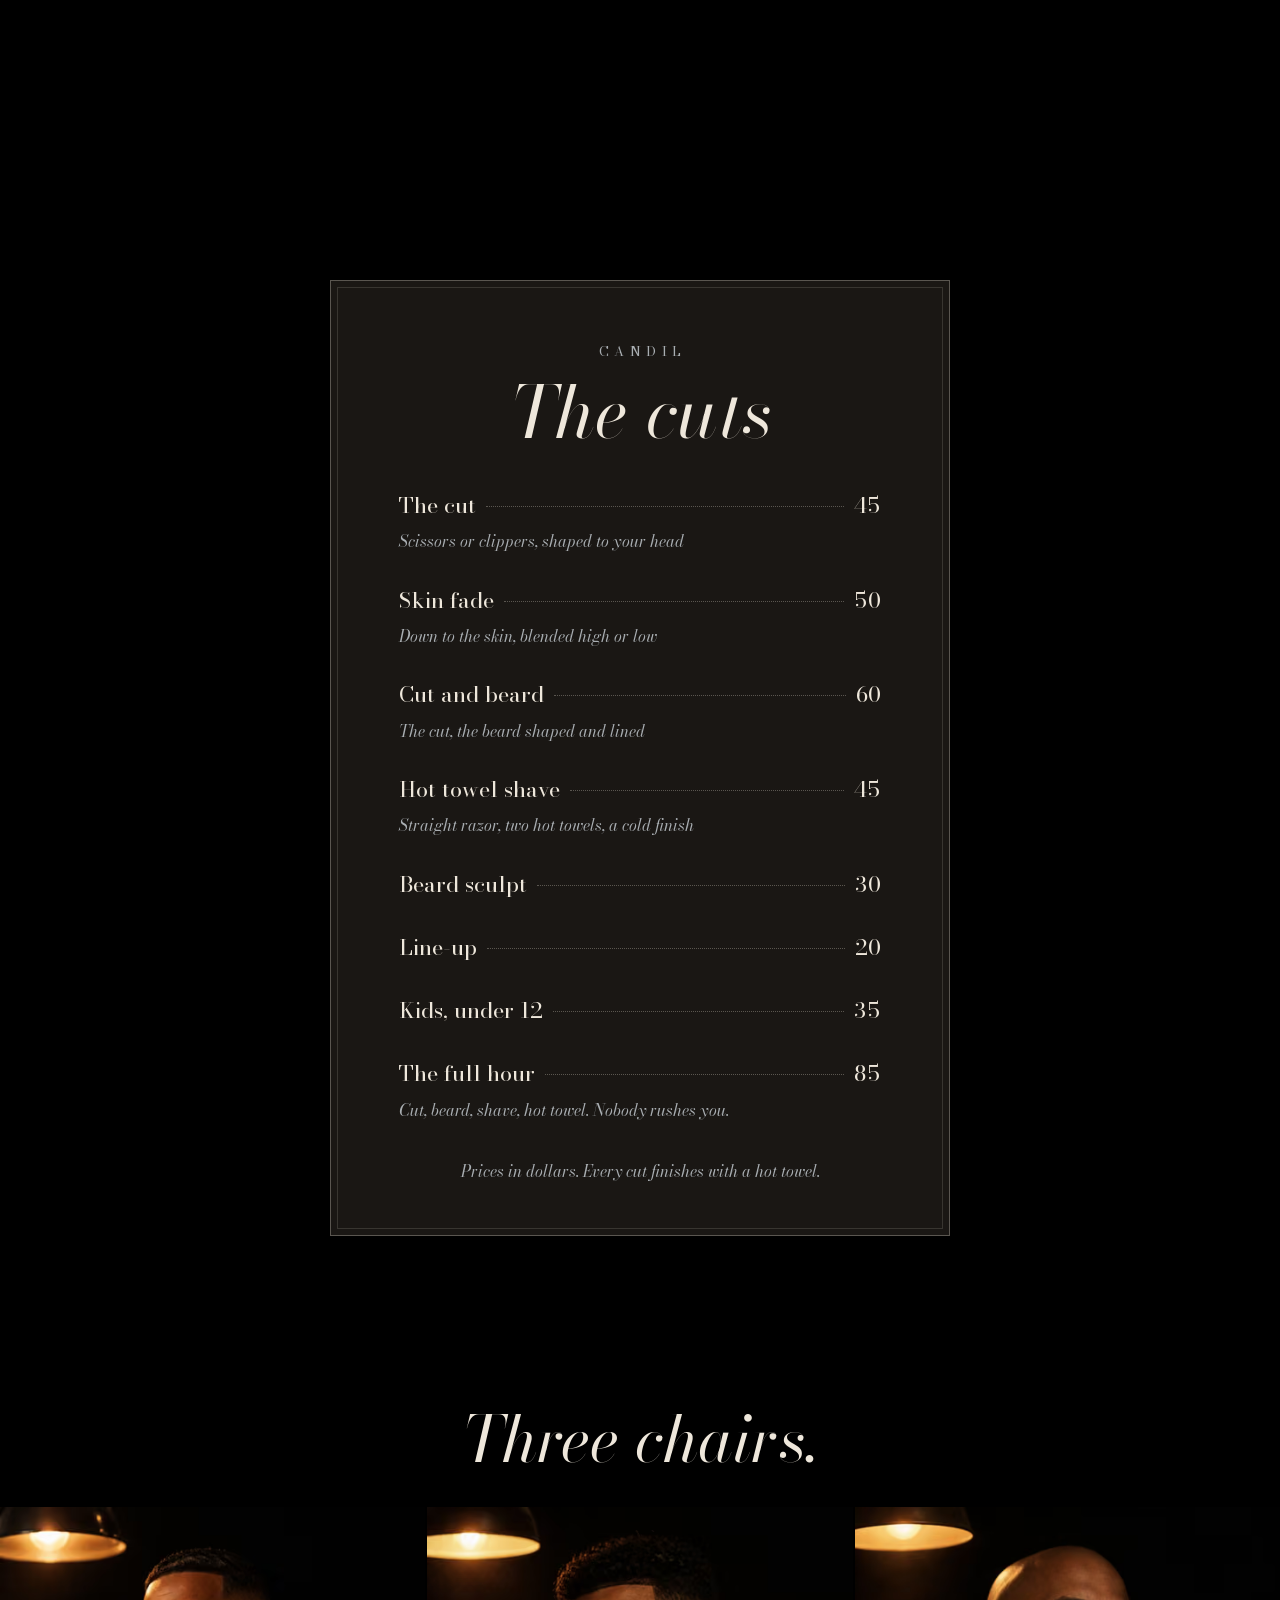
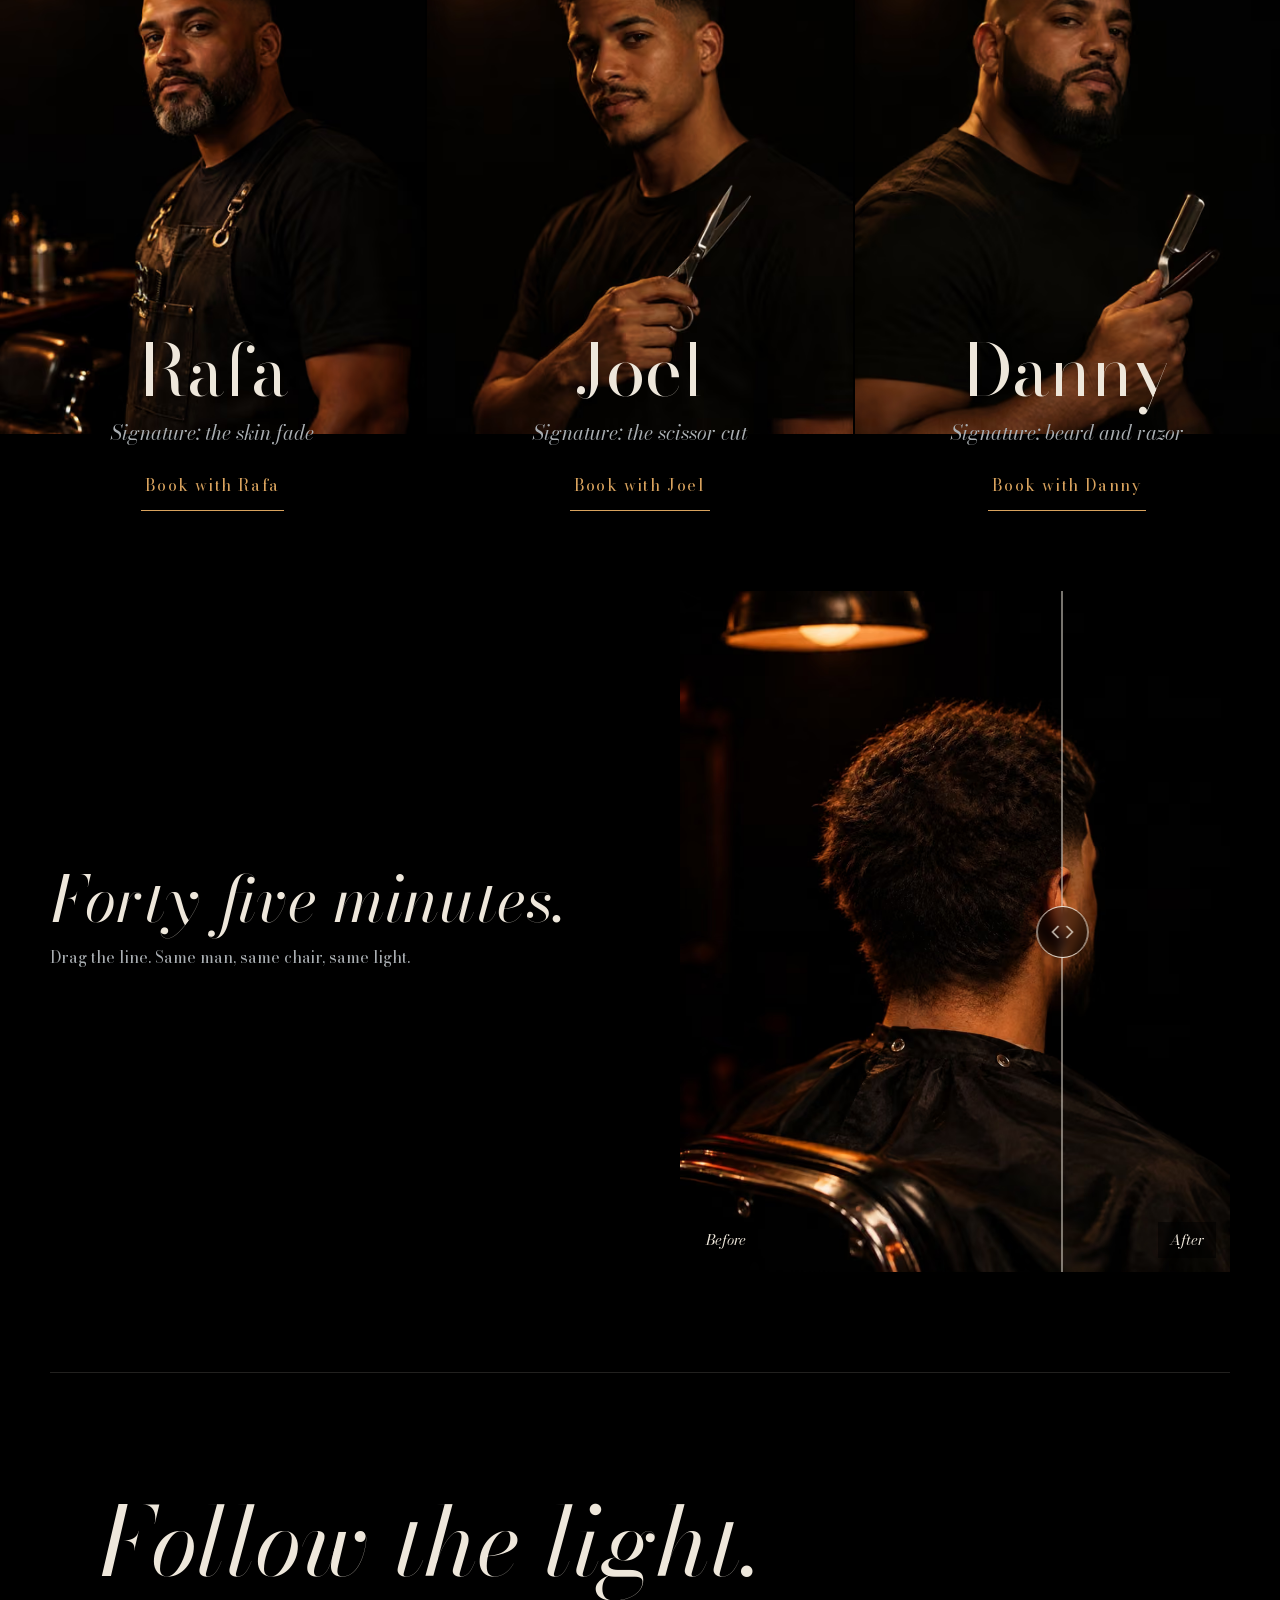
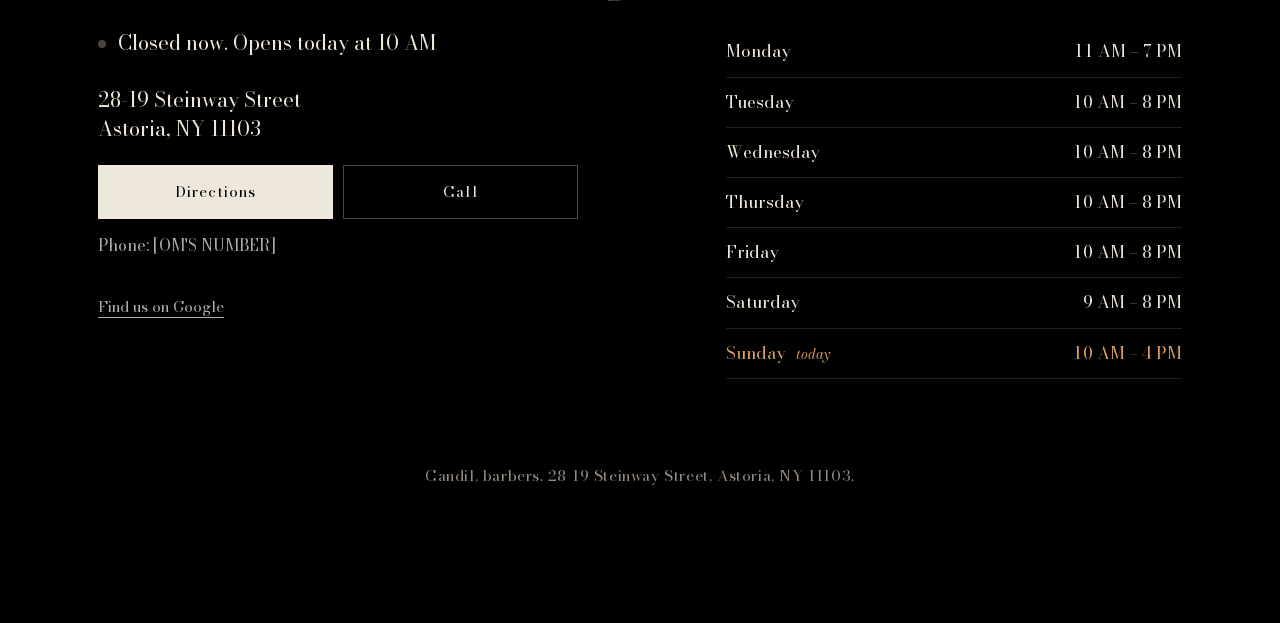
==== commit 6e635592: "Barber ride: lighter denoised clips, land on the ride's last frame, loop fetched after the ride; lig" ====
--- a/barber/index.html
+++ b/barber/index.html
@@ -16,7 +16,6 @@
 <meta property="og:image:height" content="630">
 <meta property="og:url" content="https://bhavya-analytics-ai.github.io/store-demos/barber/">
 <meta name="twitter:card" content="summary_large_image">
-<link rel="preload" href="../shared/fonts/bodoni-normal-1.woff2" as="font" type="font/woff2" crossorigin>
 <link rel="preload" as="image" type="image/avif" href="img/poster-ride-p.avif" media="(max-width: 899px), (orientation: portrait)" fetchpriority="high">
 <link rel="preload" as="image" type="image/avif" href="img/poster-ride-l.avif" media="(min-width: 900px) and (orientation: landscape)" fetchpriority="high">
 <script>
@@ -25,6 +24,11 @@
   var seen = false; try { seen = sessionStorage.getItem("candil:ride") === "1"; } catch (e) {}
   var rm = window.matchMedia && matchMedia("(prefers-reduced-motion: reduce)").matches;
   document.documentElement.className = (seen || rm) ? "skip-ride" : "play-ride";
+  if (seen || rm) {
+    var land = window.matchMedia("(min-width: 900px) and (orientation: landscape)").matches;
+    var l = document.createElement("link"); l.rel = "preload"; l.as = "image"; l.type = "image/avif"; l.href = "img/poster-loop-" + (land ? "l" : "p") + ".avif";
+    l.setAttribute("fetchpriority", "high"); document.head.appendChild(l);
+  }
 })();
 </script>
 <style>
@@ -50,6 +54,12 @@
 :focus-visible { outline: 1px solid var(--lamp); outline-offset: 4px; }
 .vh { position: absolute; width: 1px; height: 1px; overflow: hidden; clip: rect(0 0 0 0); white-space: nowrap; }
 
+/* light film grain over the whole page */
+.grain { position: fixed; inset: -50%; z-index: 60; pointer-events: none; opacity: .1; mix-blend-mode: screen;
+  background-image: url("data:image/svg+xml;utf8,<svg xmlns='http://www.w3.org/2000/svg' width='170' height='170'><filter id='n'><feTurbulence type='fractalNoise' baseFrequency='.9' numOctaves='2' stitchTiles='stitch'/><feColorMatrix values='0 0 0 0 1  0 0 0 0 .92  0 0 0 0 .82  0 0 0 .55 0'/></filter><rect width='100%' height='100%' filter='url(%23n)'/></svg>");
+  animation: grain 1s steps(5) infinite; }
+@keyframes grain { 0% { transform: translate(0, 0); } 20% { transform: translate(-3%, 2%); } 40% { transform: translate(2%, -3%); } 60% { transform: translate(-2%, -1%); } 80% { transform: translate(3%, 3%); } 100% { transform: translate(0, 0); } }
+
 /* top controls */
 .top { position: fixed; z-index: 40; top: 0; left: 0; right: 0; display: flex; justify-content: space-between; align-items: center;
   padding: calc(env(safe-area-inset-top, 0px) + 6px) var(--gutter-r) 6px var(--gutter); pointer-events: none; transition: background-color .8s; }
@@ -68,11 +78,14 @@
 .ride { position: relative; height: 100vh; height: 100dvh; min-height: 560px; overflow: hidden; background: #000; cursor: pointer; }
 .ride picture, .ride img, .ride video, .curtain { position: absolute; inset: 0; width: 100%; height: 100%; }
 .ride img, .ride video { object-fit: cover; }
-.ride video { opacity: 0; transition: opacity .5s ease; }
+.ride video { opacity: 0; transition: opacity .5s ease; z-index: 2; }
+.ride .poster-ride { z-index: 1; }
+.ride .poster-loop { z-index: 1; display: none; }
+.skip-ride .ride .poster-loop { display: block; }
+.curtain { z-index: 3; }
+.title, .skip-hint { z-index: 4; }
 .ride video.on { opacity: 1; }
 #loopV { transition: opacity .9s ease; }
-.poster-loop { opacity: 0; transition: opacity .9s; }
-.skip-ride .poster-loop { opacity: 1; }
 .curtain { background: #000; opacity: 1; transition: opacity .45s ease .05s; pointer-events: none; }
 .ride-go .curtain, .skip-ride .curtain { opacity: 0; }
 .title { position: absolute; left: var(--gutter); right: var(--gutter-r); top: calc(env(safe-area-inset-top, 0px) + 12.5svh); text-align: center; pointer-events: none; }
@@ -172,6 +185,7 @@
 @media (prefers-reduced-motion: reduce) {
   .rv { opacity: 1; transform: none; transition: none; }
   .sign.igniting .neon { animation: none; }
+  .grain { animation: none; }
   .ctl[aria-pressed="true"] .bars i { animation: none; height: 8px; }
 }
 
@@ -202,6 +216,7 @@
 <link rel="stylesheet" href="../shared/engine.css" media="print" onload="this.media='all'">
 </head>
 <body>
+<div class="grain" aria-hidden="true"></div>
 <header class="top" id="top">
   <button class="ctl" type="button" data-lang-btn>ES</button>
   <a class="top-mark" href="#ride">CANDIL</a>
@@ -210,6 +225,10 @@
 
 <main>
   <section class="ride" id="ride" aria-label="Candil">
+    <video id="rideV" muted playsinline preload="auto" aria-hidden="true">
+      <source src="video/ride-l.mp4" type="video/mp4" media="(min-width: 900px) and (orientation: landscape)">
+      <source src="video/ride-p.mp4" type="video/mp4">
+    </video>
     <picture class="poster-ride">
       <source type="image/avif" media="(min-width: 900px) and (orientation: landscape)" srcset="img/poster-ride-l.avif">
       <source type="image/webp" media="(min-width: 900px) and (orientation: landscape)" srcset="img/poster-ride-l.webp">
@@ -219,12 +238,8 @@
     <picture class="poster-loop">
       <source type="image/avif" media="(min-width: 900px) and (orientation: landscape)" srcset="img/poster-loop-l.avif">
       <source type="image/avif" srcset="img/poster-loop-p.avif">
-      <img src="img/poster-loop-p.webp" width="1080" height="1920" alt="" decoding="async">
+      <img src="img/poster-loop-p.webp" width="1080" height="1920" alt="" loading="lazy" decoding="async">
     </picture>
-    <video id="rideV" muted playsinline preload="auto" aria-hidden="true">
-      <source src="video/ride-l.mp4" type="video/mp4" media="(min-width: 900px) and (orientation: landscape)">
-      <source src="video/ride-p.mp4" type="video/mp4">
-    </video>
     <video id="loopV" muted playsinline loop preload="none" aria-hidden="true"></video>
     <div class="curtain"></div>
     <div class="title">
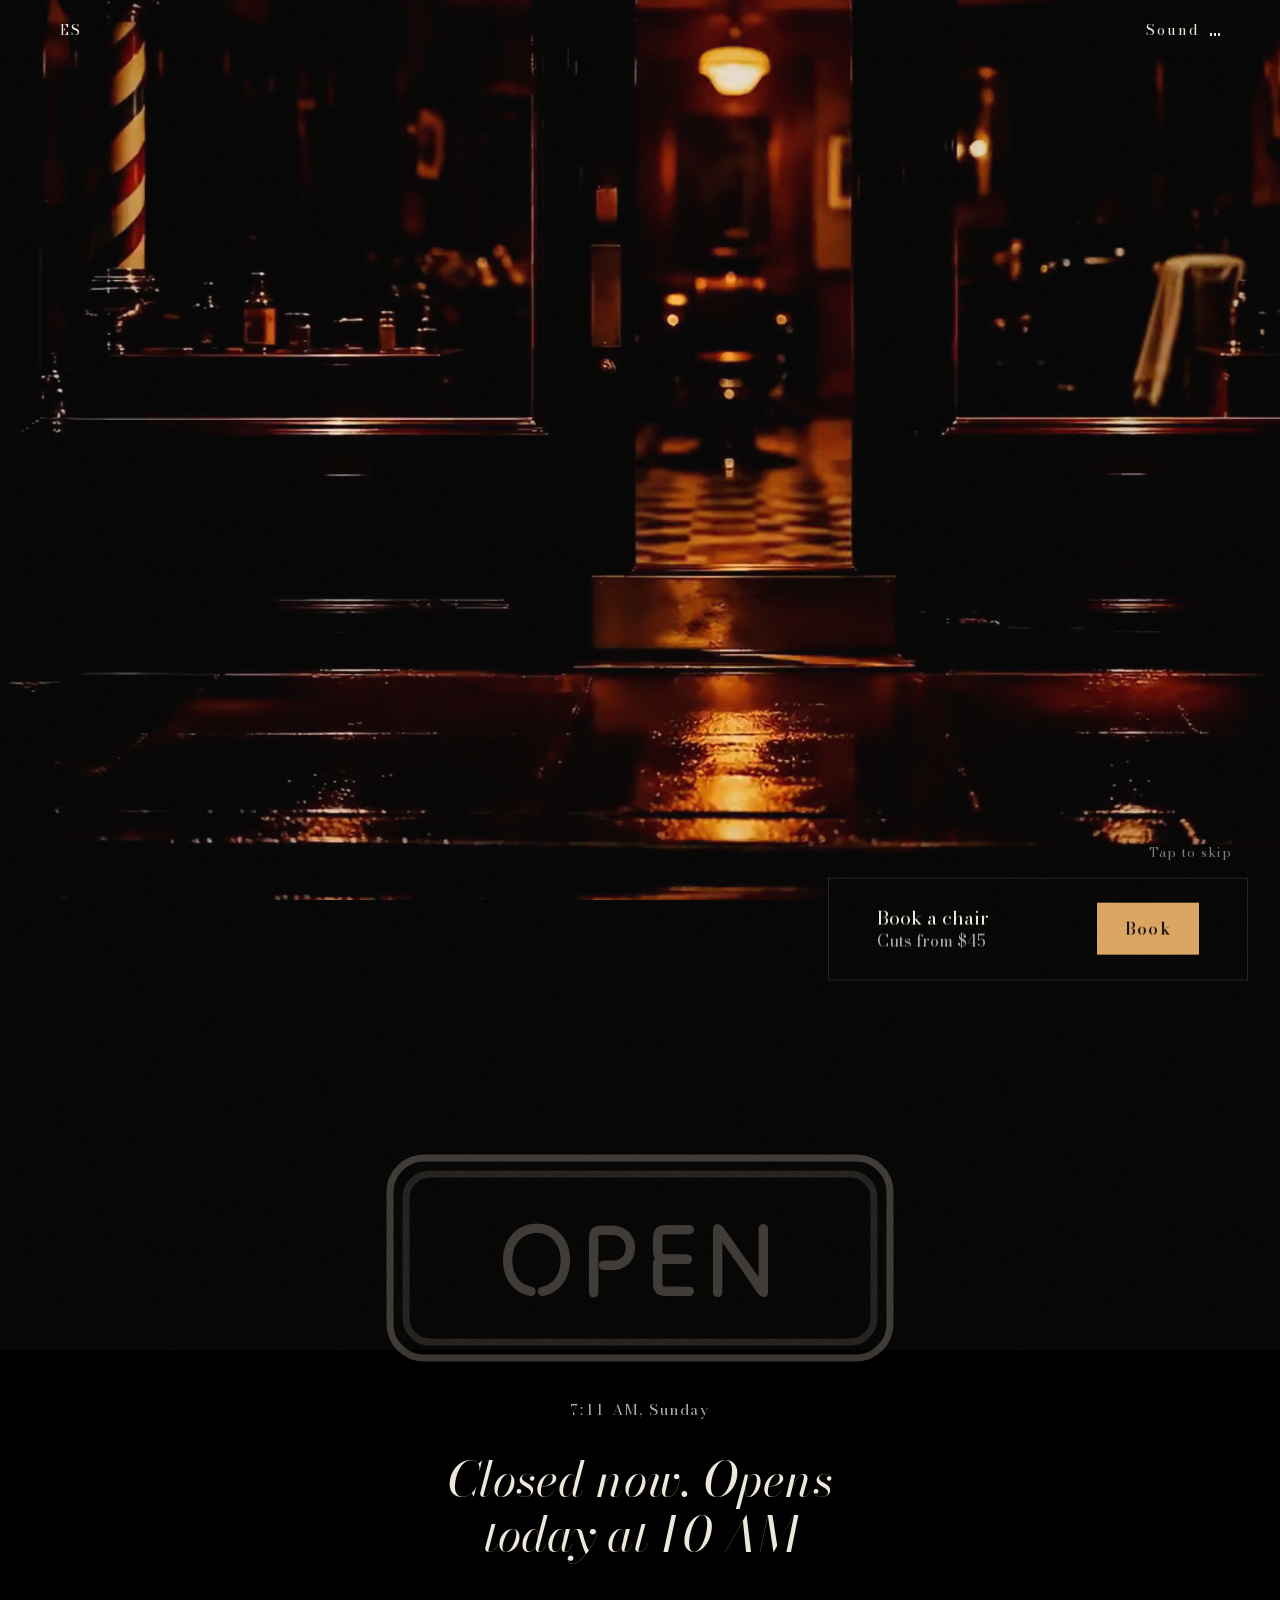
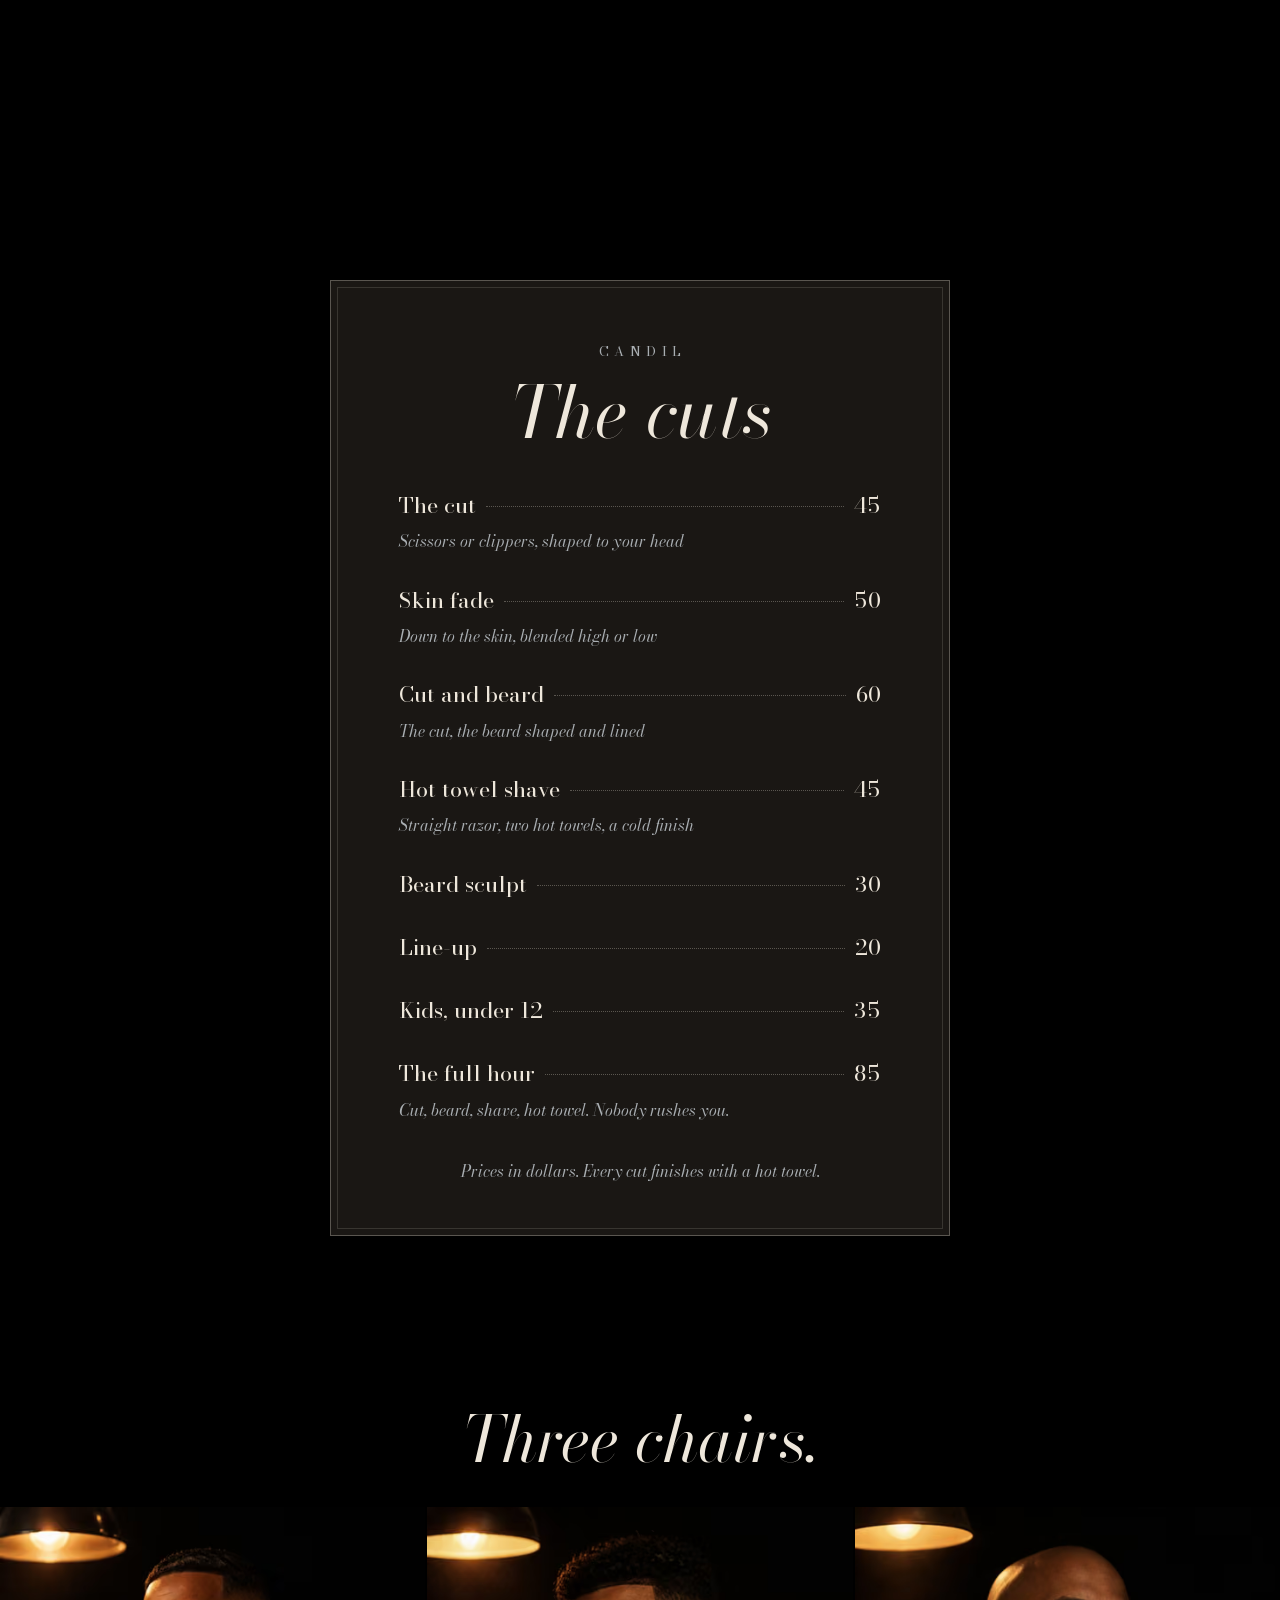
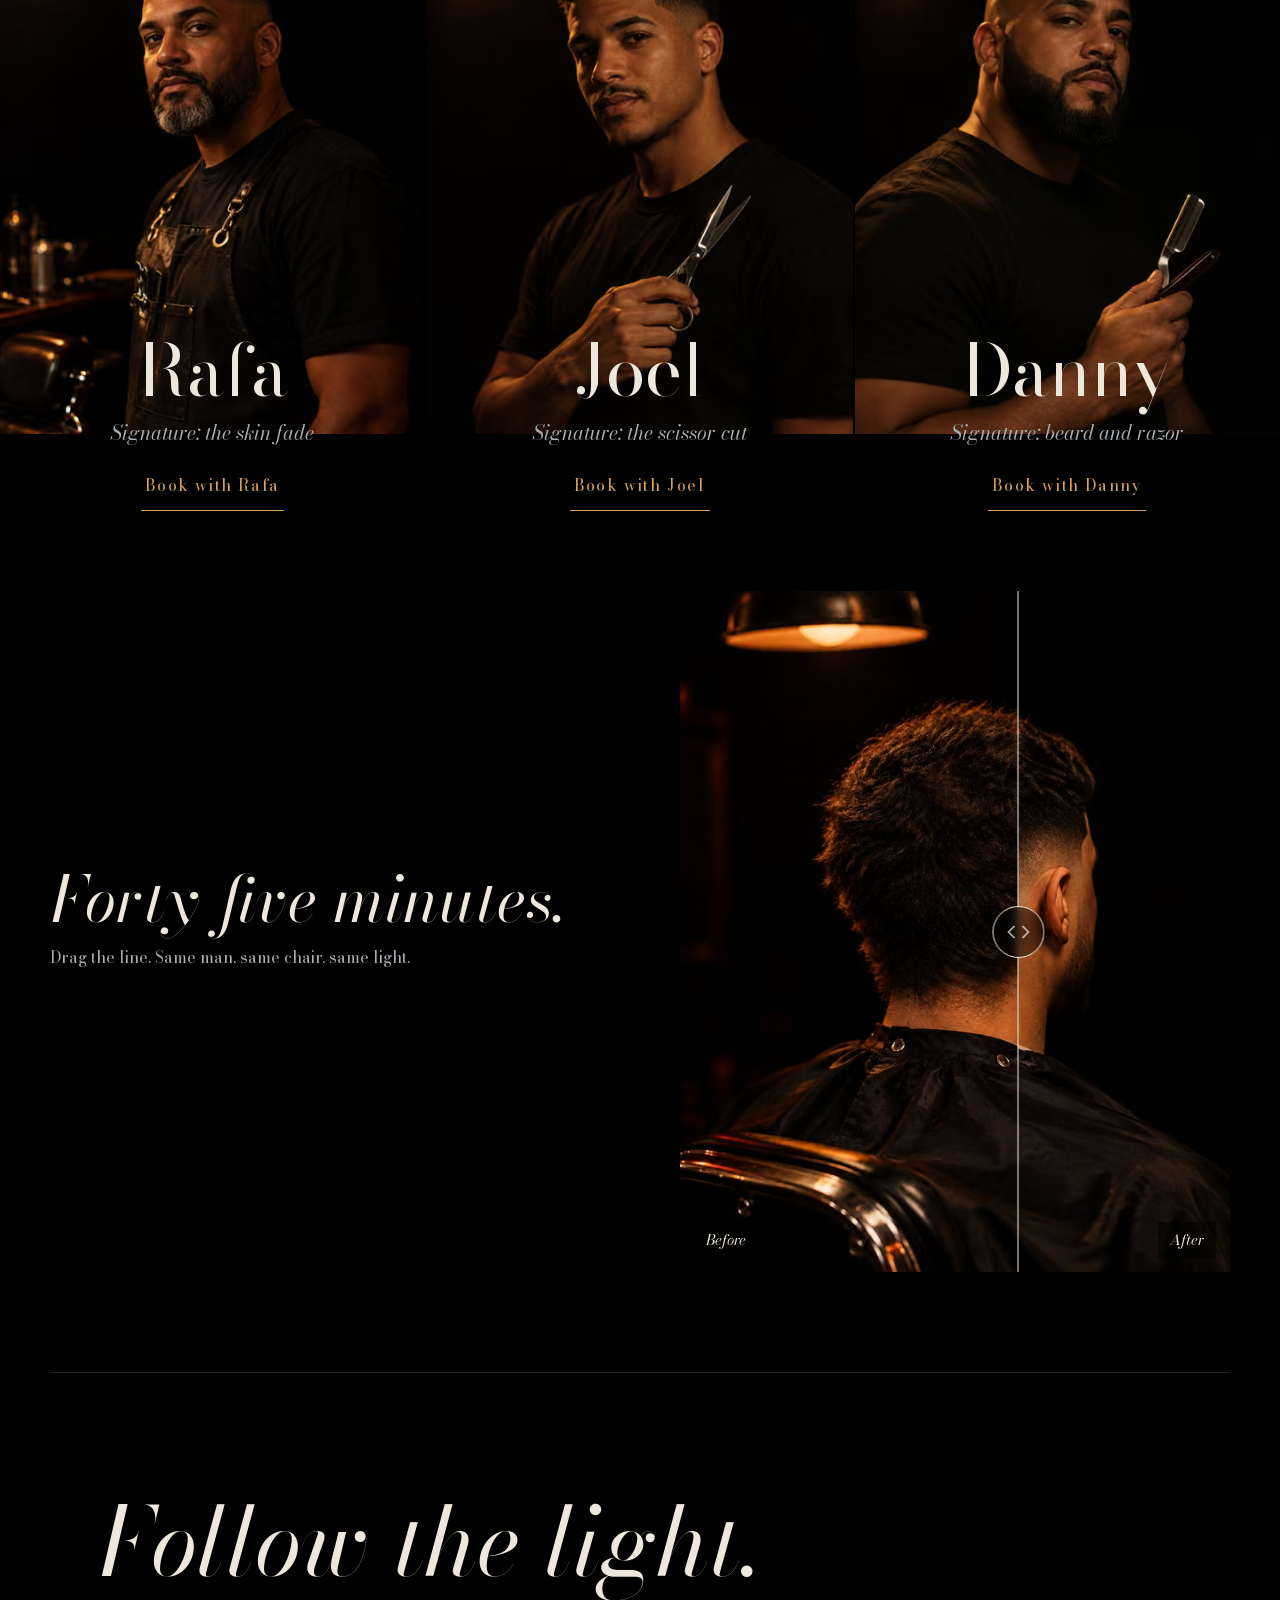
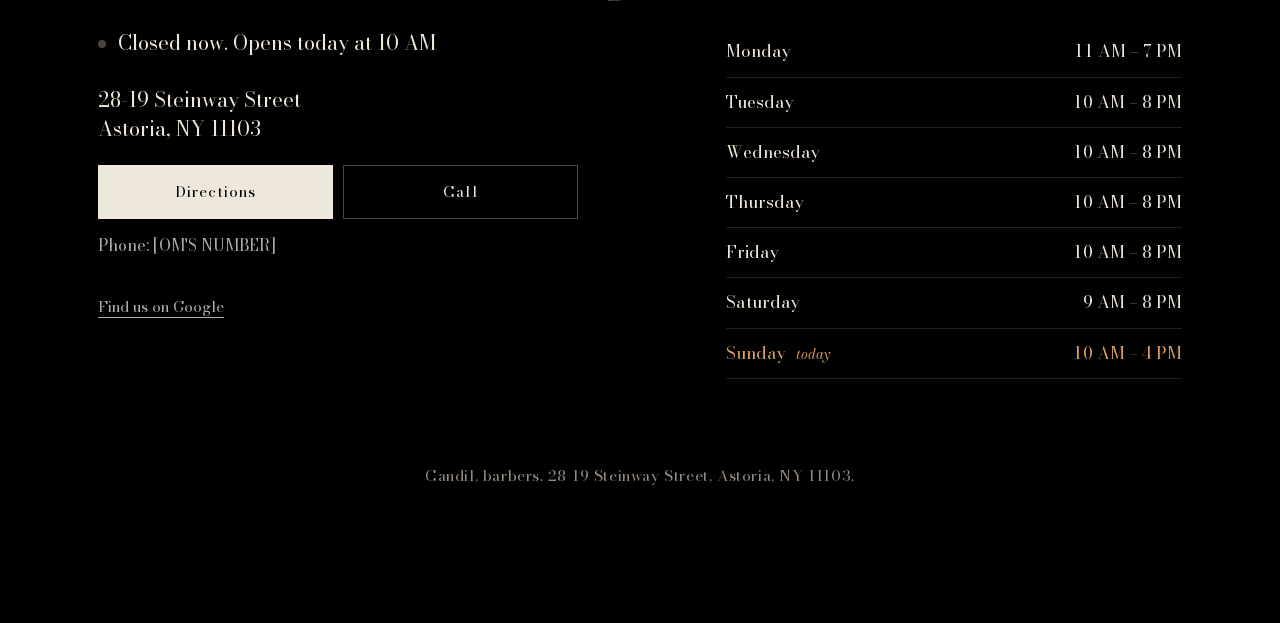
==== commit 18ed809a: "Barber: the black curtain lifts on first paint so the door poster paints first Co-Authored-By: Claud" ====
--- a/barber/index.html
+++ b/barber/index.html
@@ -86,7 +86,8 @@
 .title, .skip-hint { z-index: 4; }
 .ride video.on { opacity: 1; }
 #loopV { transition: opacity .9s ease; }
-.curtain { background: #000; opacity: 1; transition: opacity .45s ease .05s; pointer-events: none; }
+.curtain { background: #000; opacity: 1; pointer-events: none; animation: lift .5s ease .15s forwards; }
+@keyframes lift { to { opacity: 0; } }
 .ride-go .curtain, .skip-ride .curtain { opacity: 0; }
 .title { position: absolute; left: var(--gutter); right: var(--gutter-r); top: calc(env(safe-area-inset-top, 0px) + 12.5svh); text-align: center; pointer-events: none; }
 .name { margin: 0; font-size: 15px; font-weight: 400; letter-spacing: .42em; text-indent: .42em; opacity: 0; transition: opacity 1.2s ease; }
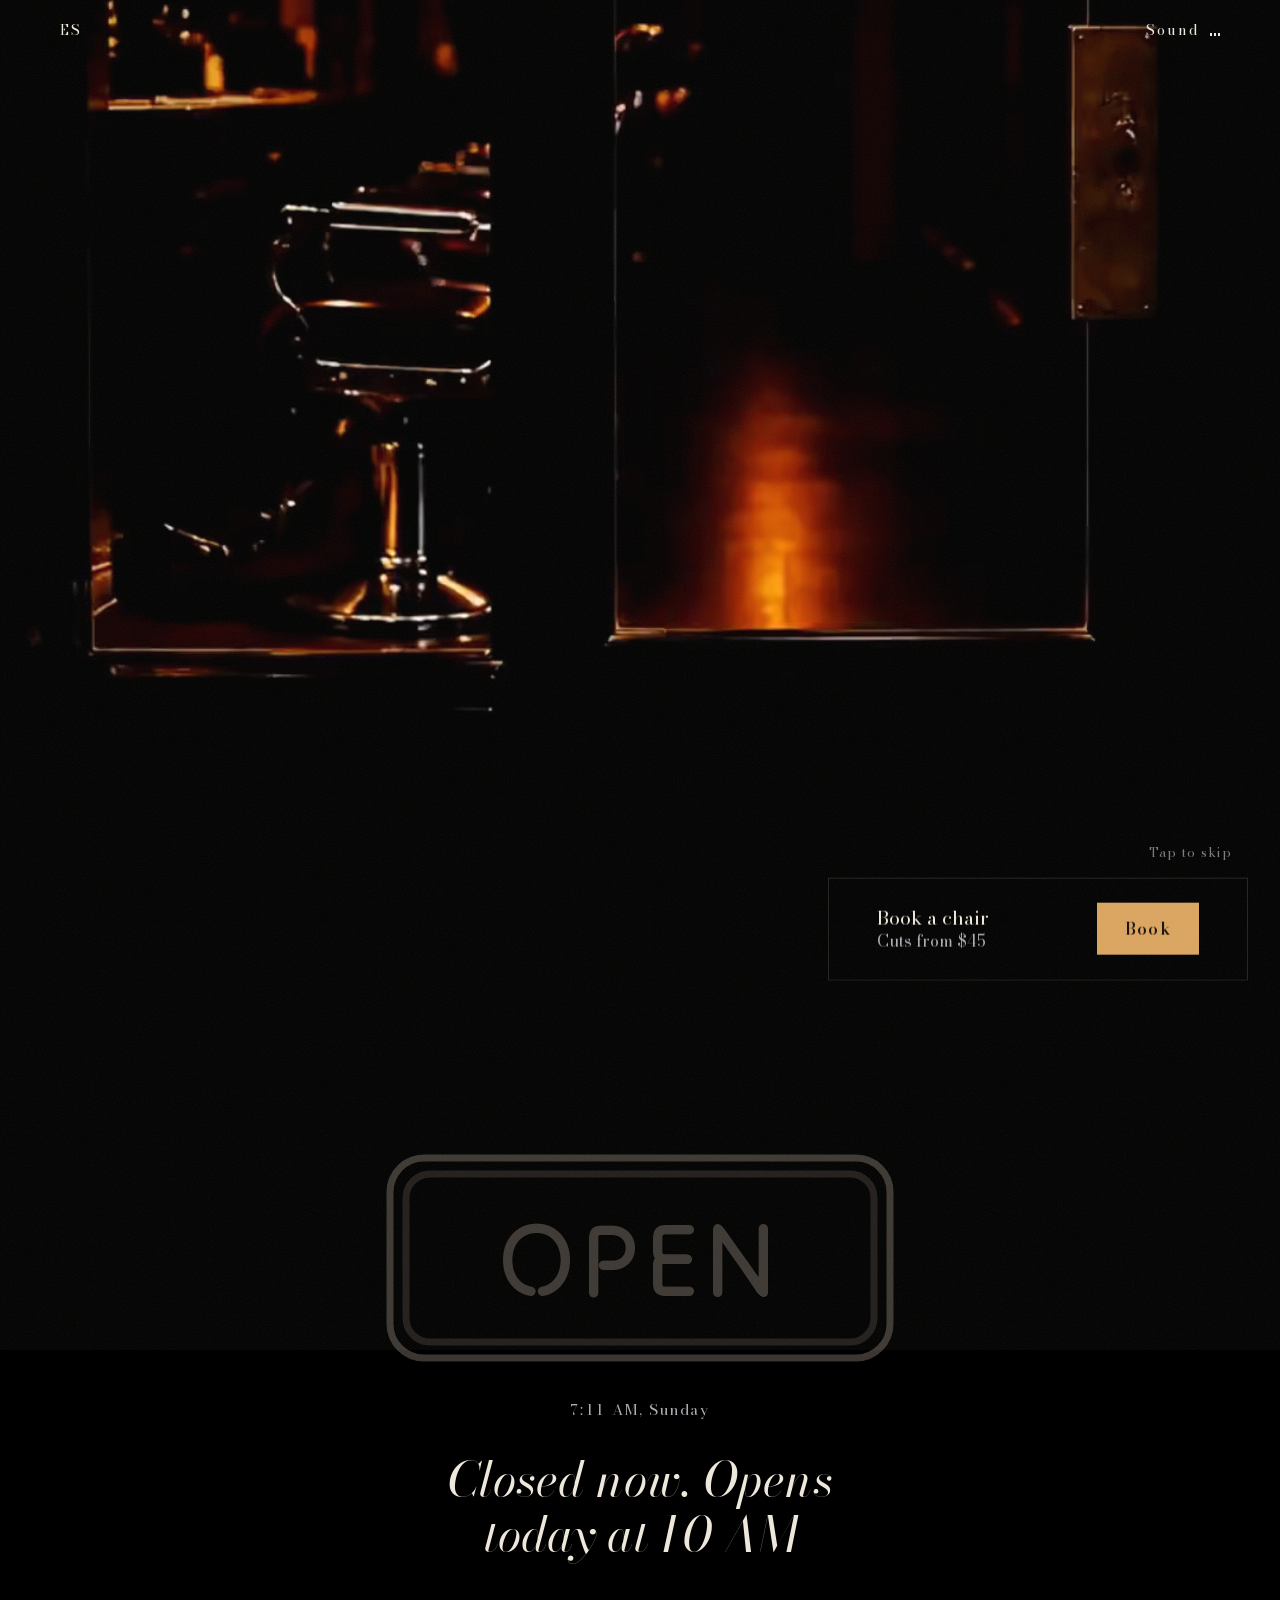
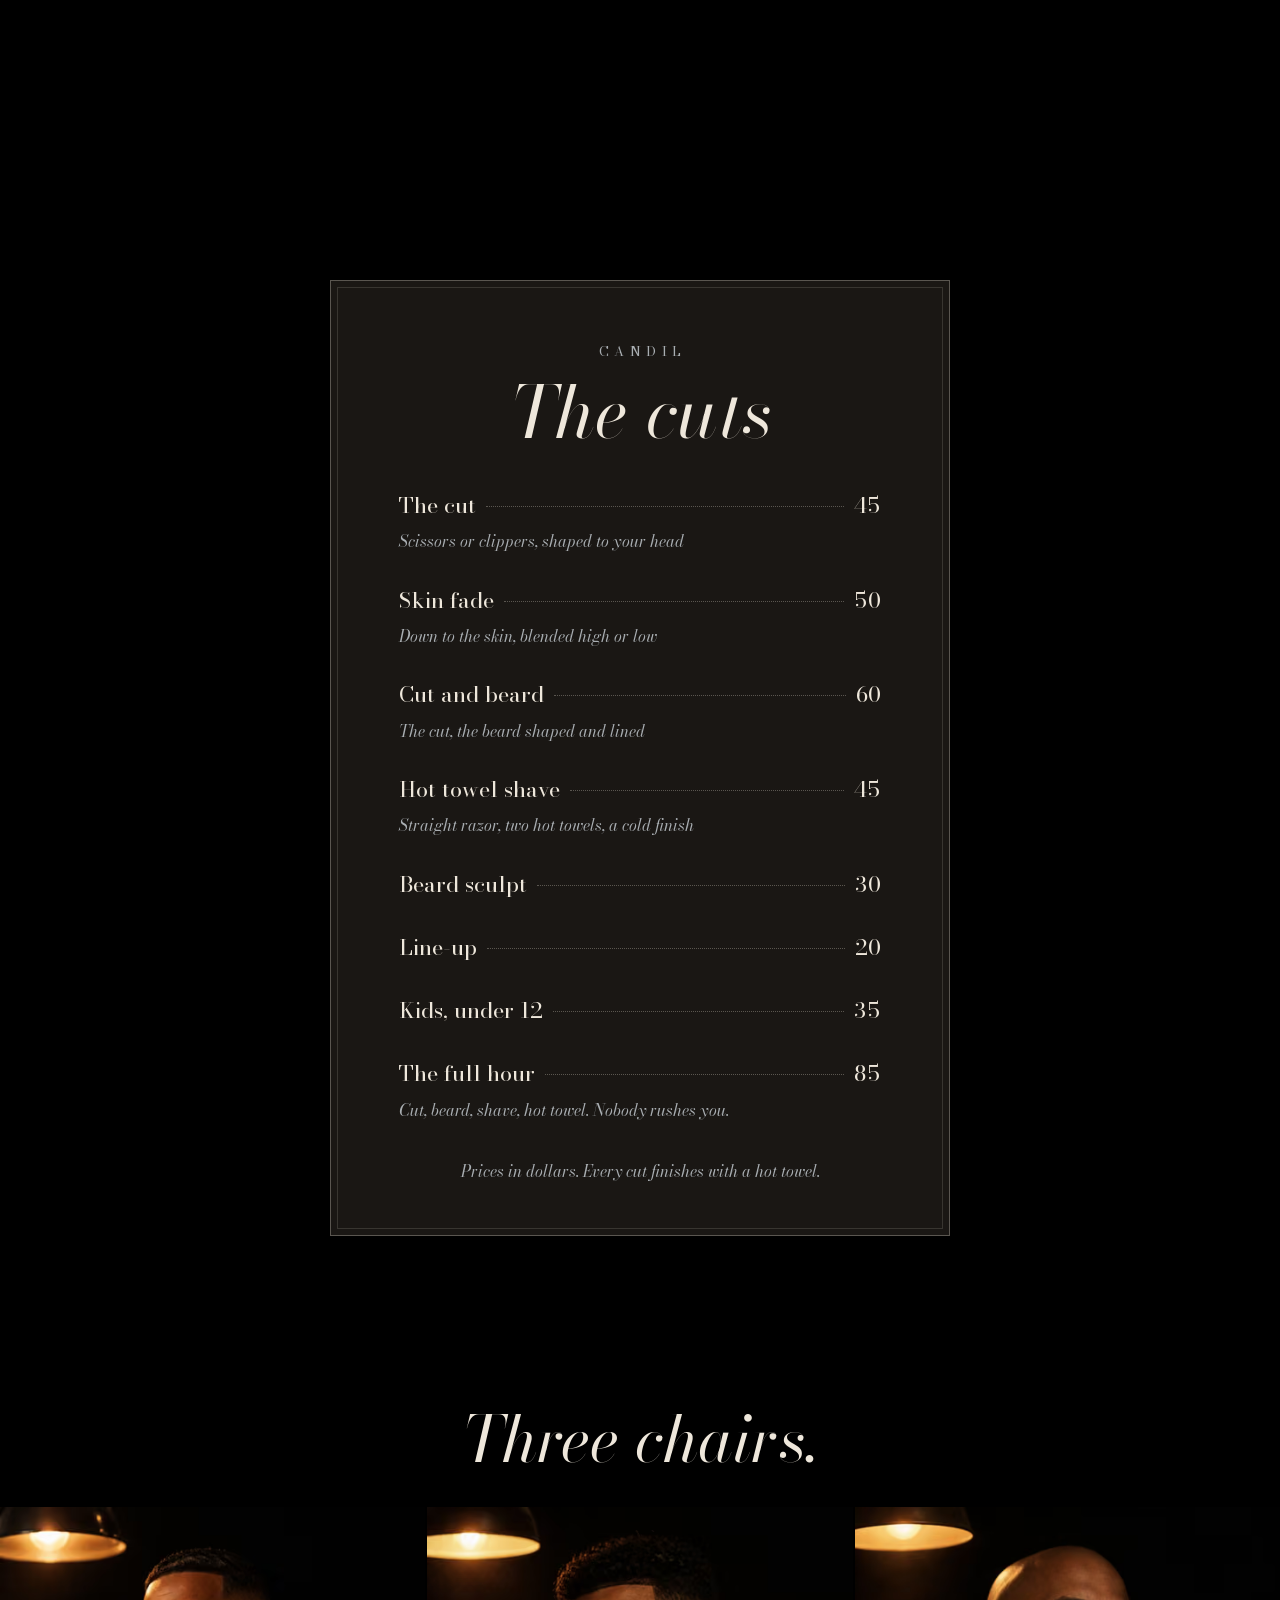
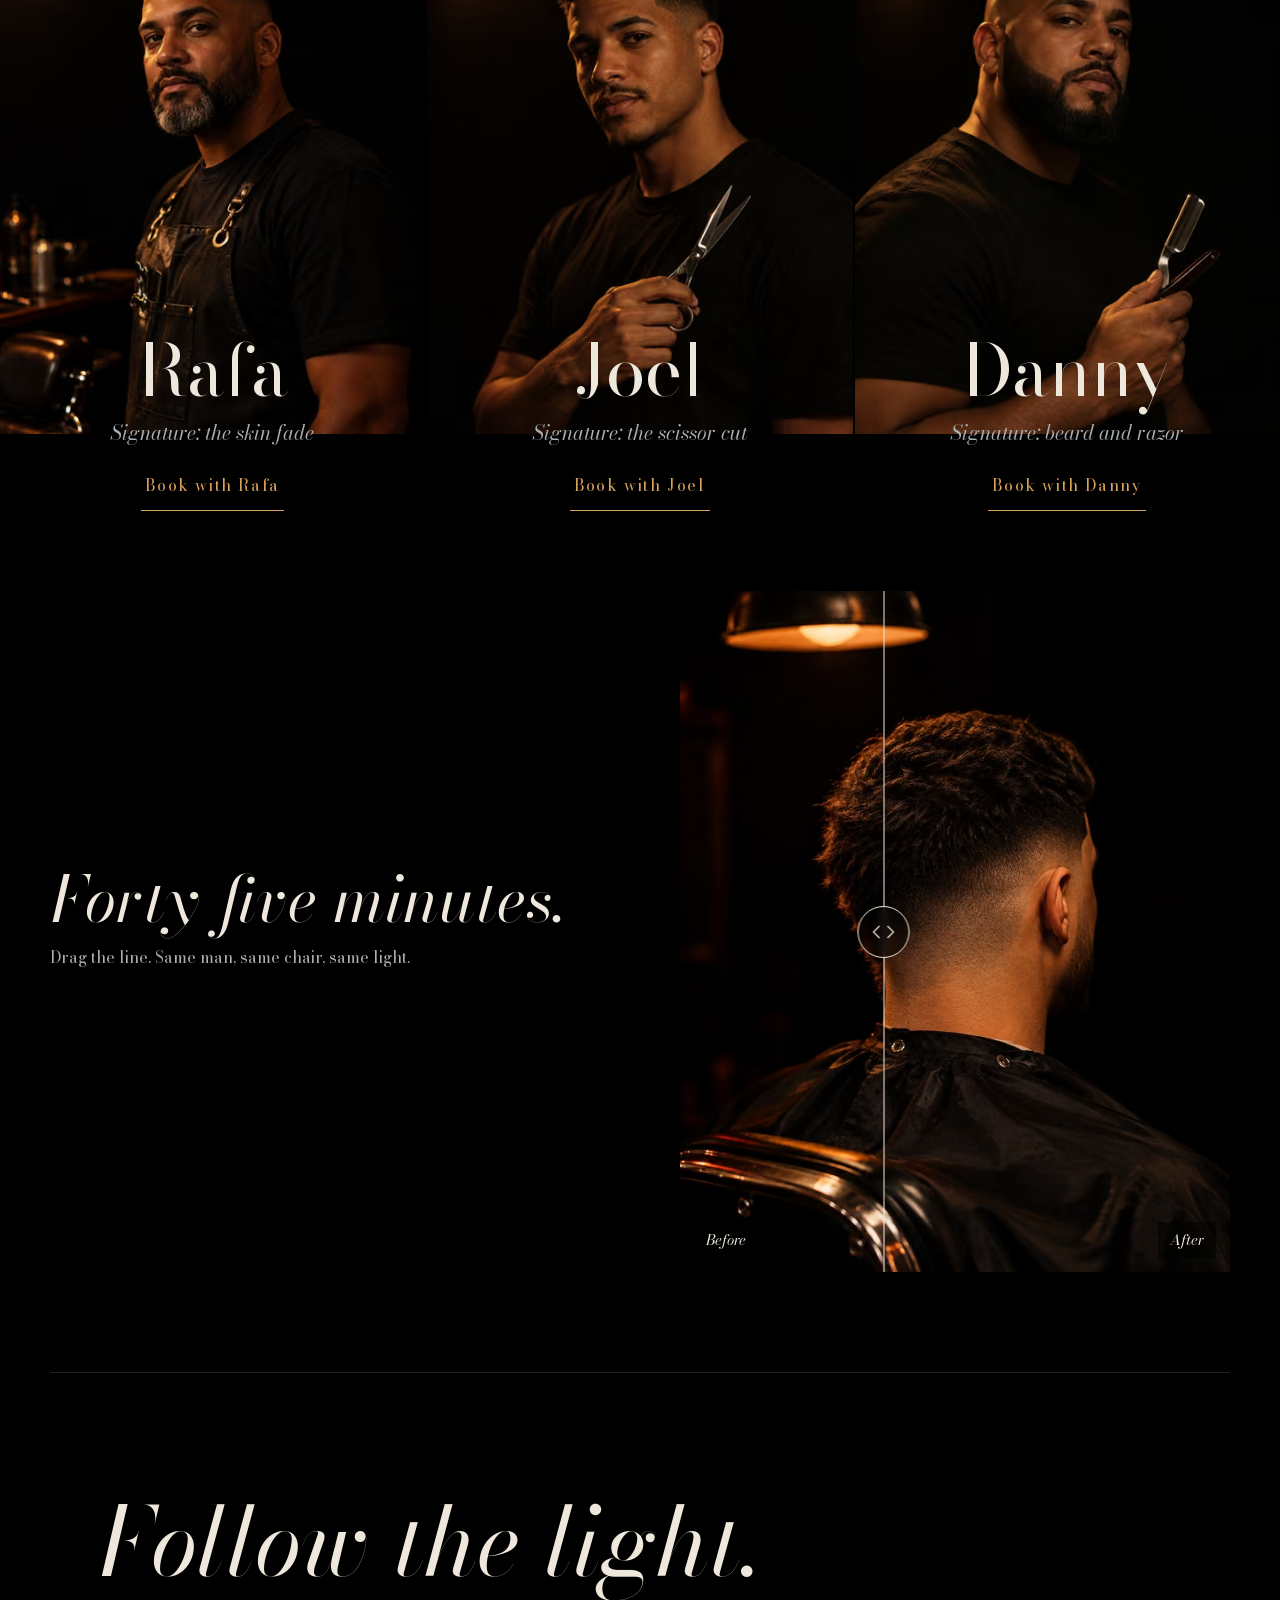
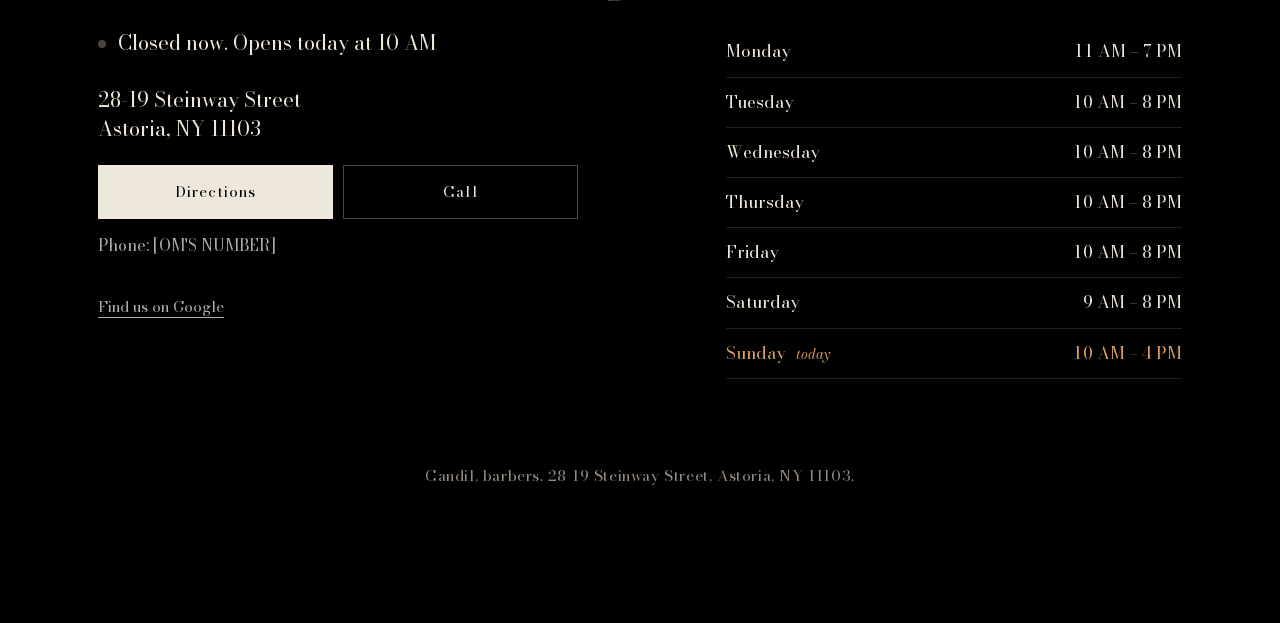
==== commit ea0c267e: "Every visible string and alt text switches language, footers included Co-Authored-By: Claude Opus 5." ====
--- a/barber/index.html
+++ b/barber/index.html
@@ -302,10 +302,10 @@
       <p class="phone" id="phoneText"></p>
       <a class="google" id="googleLink" href="#" target="_blank" rel="noopener" data-i18n="google">Find us on Google</a>
     </div>
-    <ul class="hours" id="hours" aria-label="Hours"></ul>
+    <ul class="hours" id="hours" aria-label="Hours" data-i18n-aria="hoursAria"></ul>
   </section>
 </main>
-<footer><p>Candil, barbers. 28-19 Steinway Street, Astoria, NY 11103.</p></footer>
+<footer><p data-i18n="foot">Candil, barbers. 28-19 Steinway Street, Astoria, NY 11103.</p></footer>
 
 <div class="book" id="book"><p class="book-text"><b data-i18n="bookBig">Book a chair</b><span data-i18n="bookSmall">Cuts from $45</span></p><button type="button" class="book-btn" id="bookBtn" data-i18n="bookBtn">Book</button></div>
 
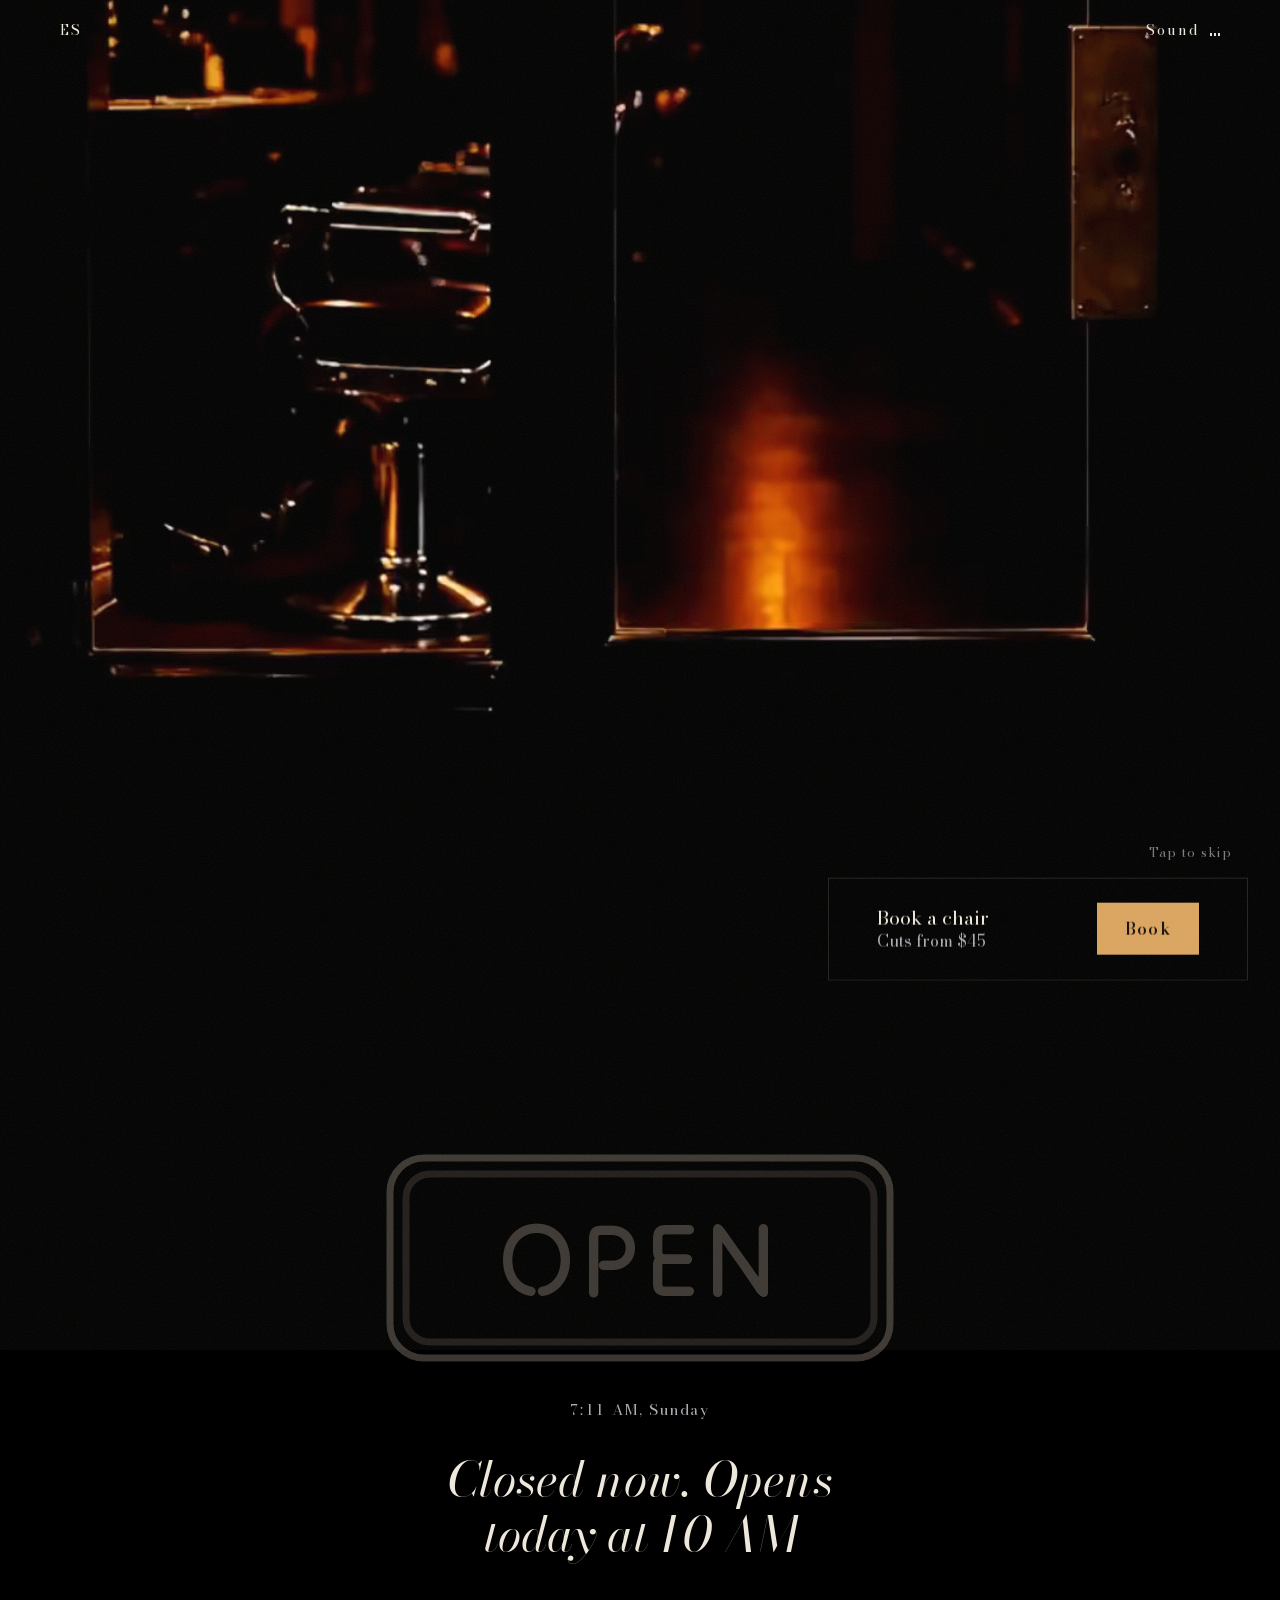
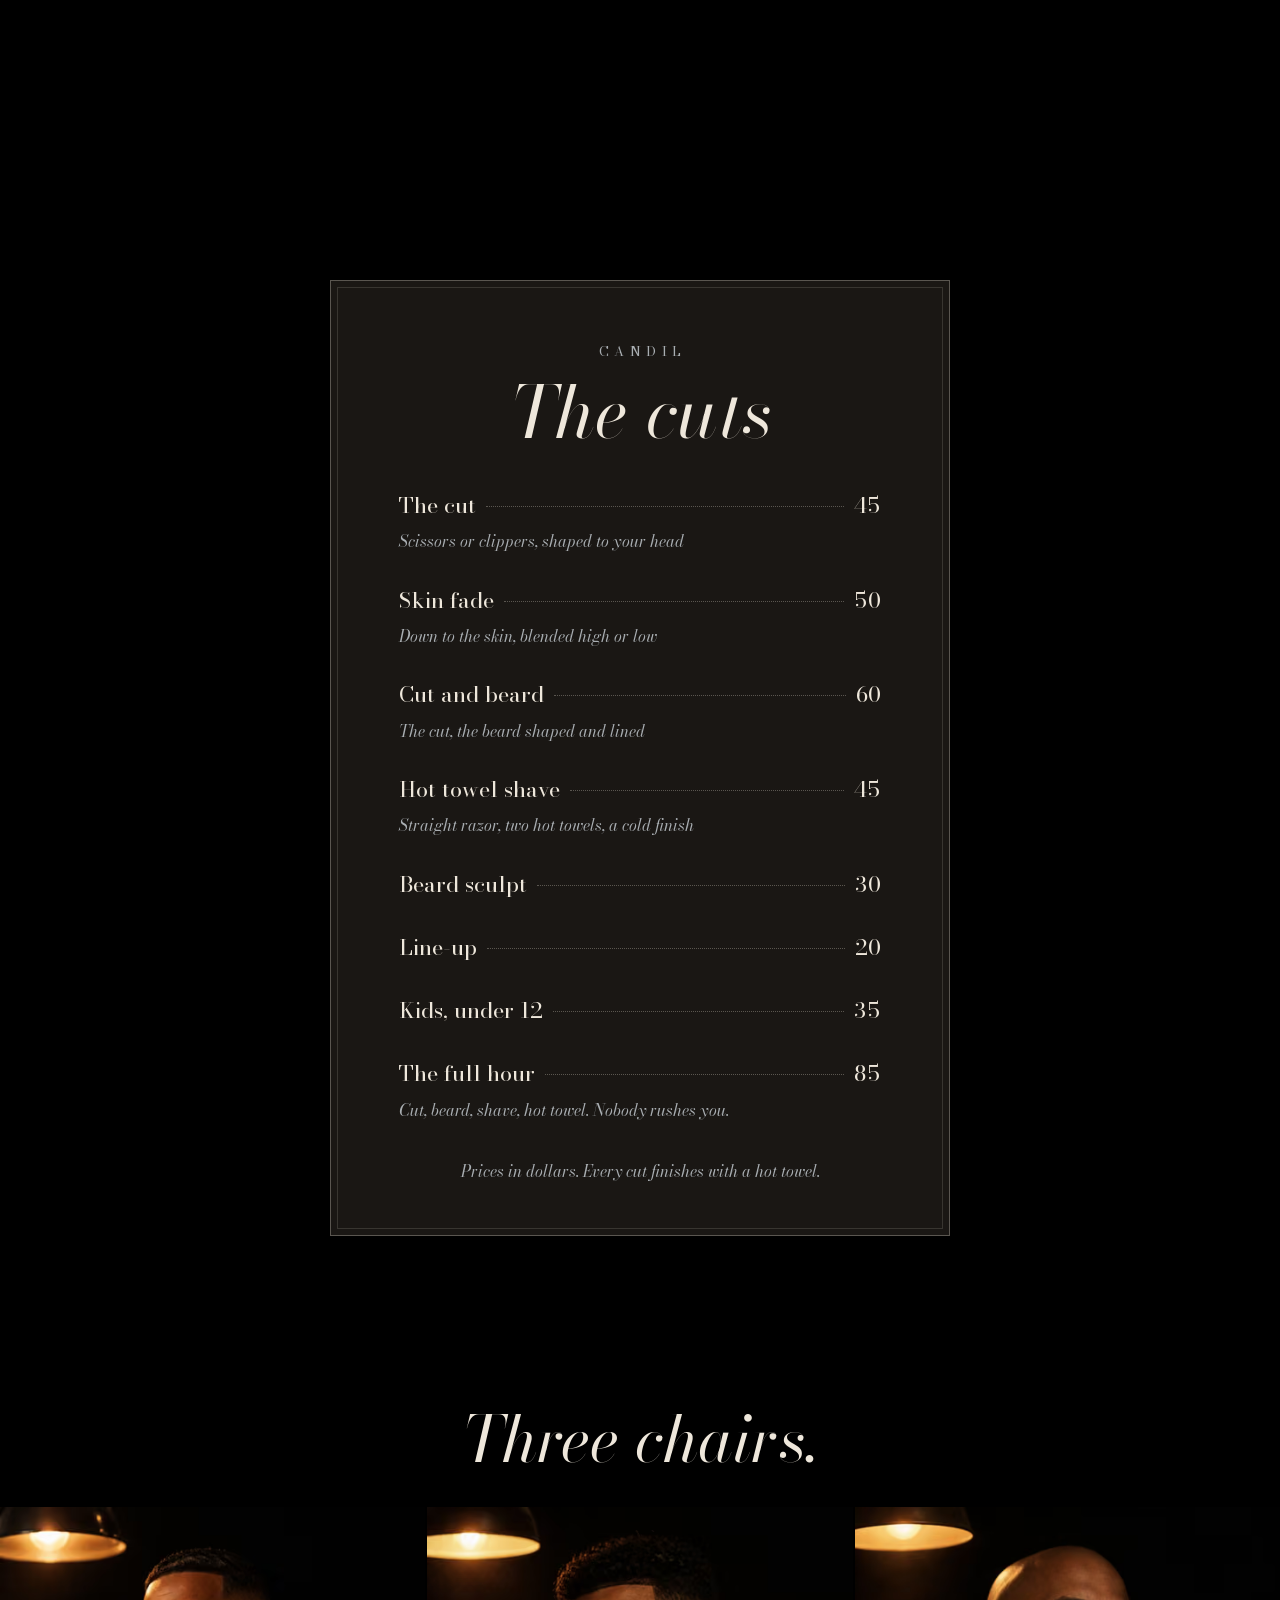
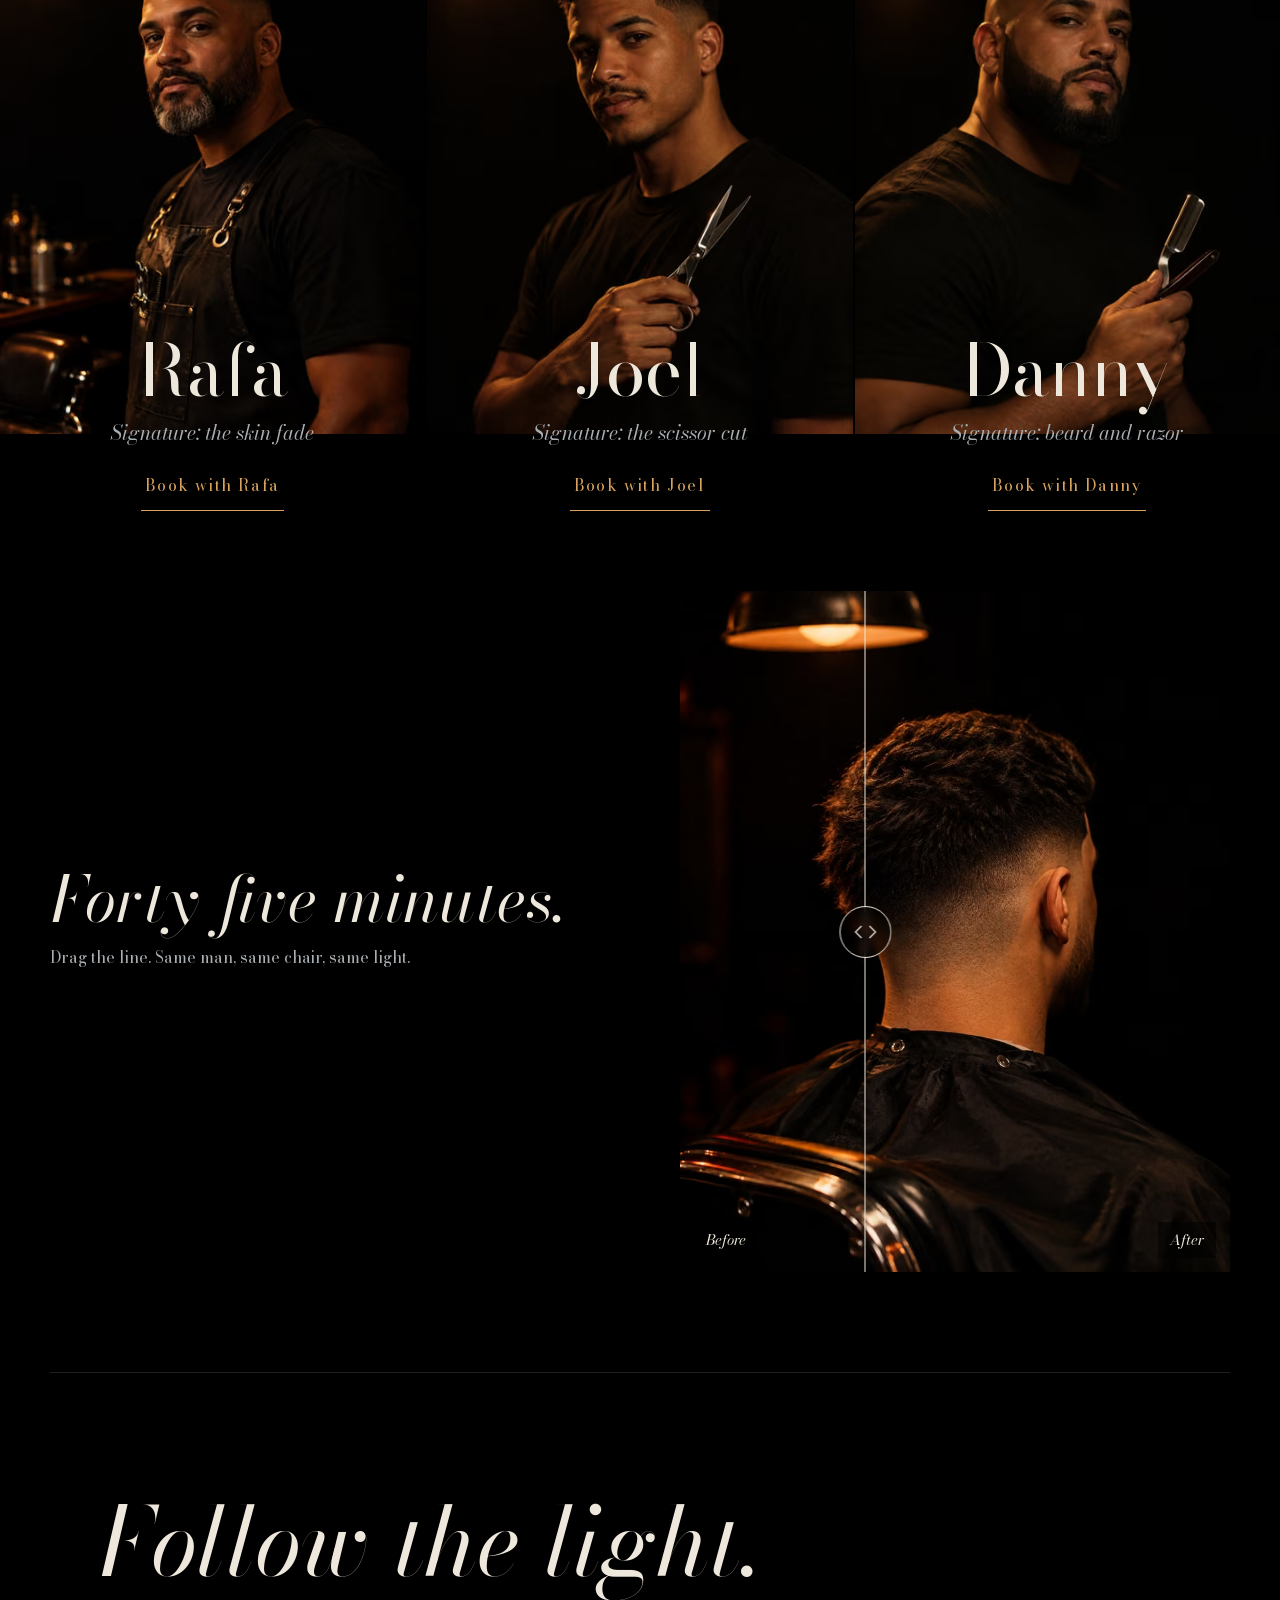
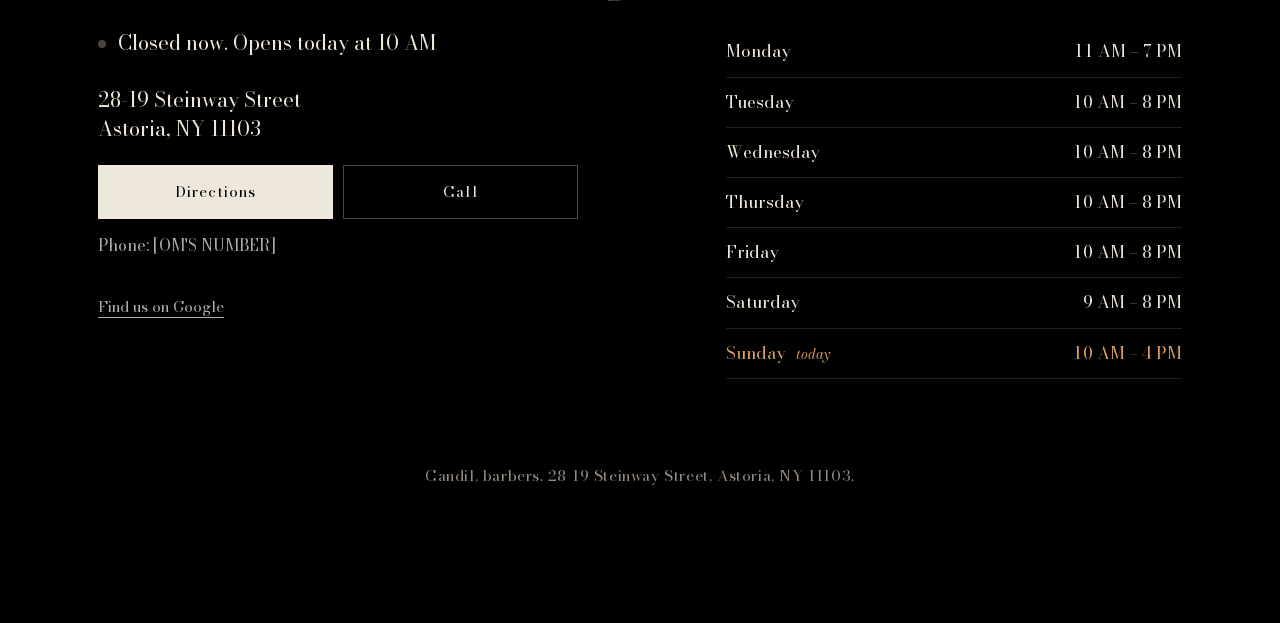
==== commit 2e725411: "Grain starts after the page settles; hookah smoke runs only in view Co-Authored-By: Claude Opus 5.5 " ====
--- a/barber/index.html
+++ b/barber/index.html
@@ -57,7 +57,8 @@
 /* light film grain over the whole page */
 .grain { position: fixed; inset: -50%; z-index: 60; pointer-events: none; opacity: .1; mix-blend-mode: screen;
   background-image: url("data:image/svg+xml;utf8,<svg xmlns='http://www.w3.org/2000/svg' width='170' height='170'><filter id='n'><feTurbulence type='fractalNoise' baseFrequency='.9' numOctaves='2' stitchTiles='stitch'/><feColorMatrix values='0 0 0 0 1  0 0 0 0 .92  0 0 0 0 .82  0 0 0 .55 0'/></filter><rect width='100%' height='100%' filter='url(%23n)'/></svg>");
-  animation: grain 1s steps(5) infinite; }
+   }
+.settled .grain { animation: grain 1.1s steps(5) infinite; }
 @keyframes grain { 0% { transform: translate(0, 0); } 20% { transform: translate(-3%, 2%); } 40% { transform: translate(2%, -3%); } 60% { transform: translate(-2%, -1%); } 80% { transform: translate(3%, 3%); } 100% { transform: translate(0, 0); } }
 
 /* top controls */
@@ -186,7 +187,7 @@
 @media (prefers-reduced-motion: reduce) {
   .rv { opacity: 1; transform: none; transition: none; }
   .sign.igniting .neon { animation: none; }
-  .grain { animation: none; }
+  .grain, .settled .grain { animation: none; }
   .ctl[aria-pressed="true"] .bars i { animation: none; height: 8px; }
 }
 
